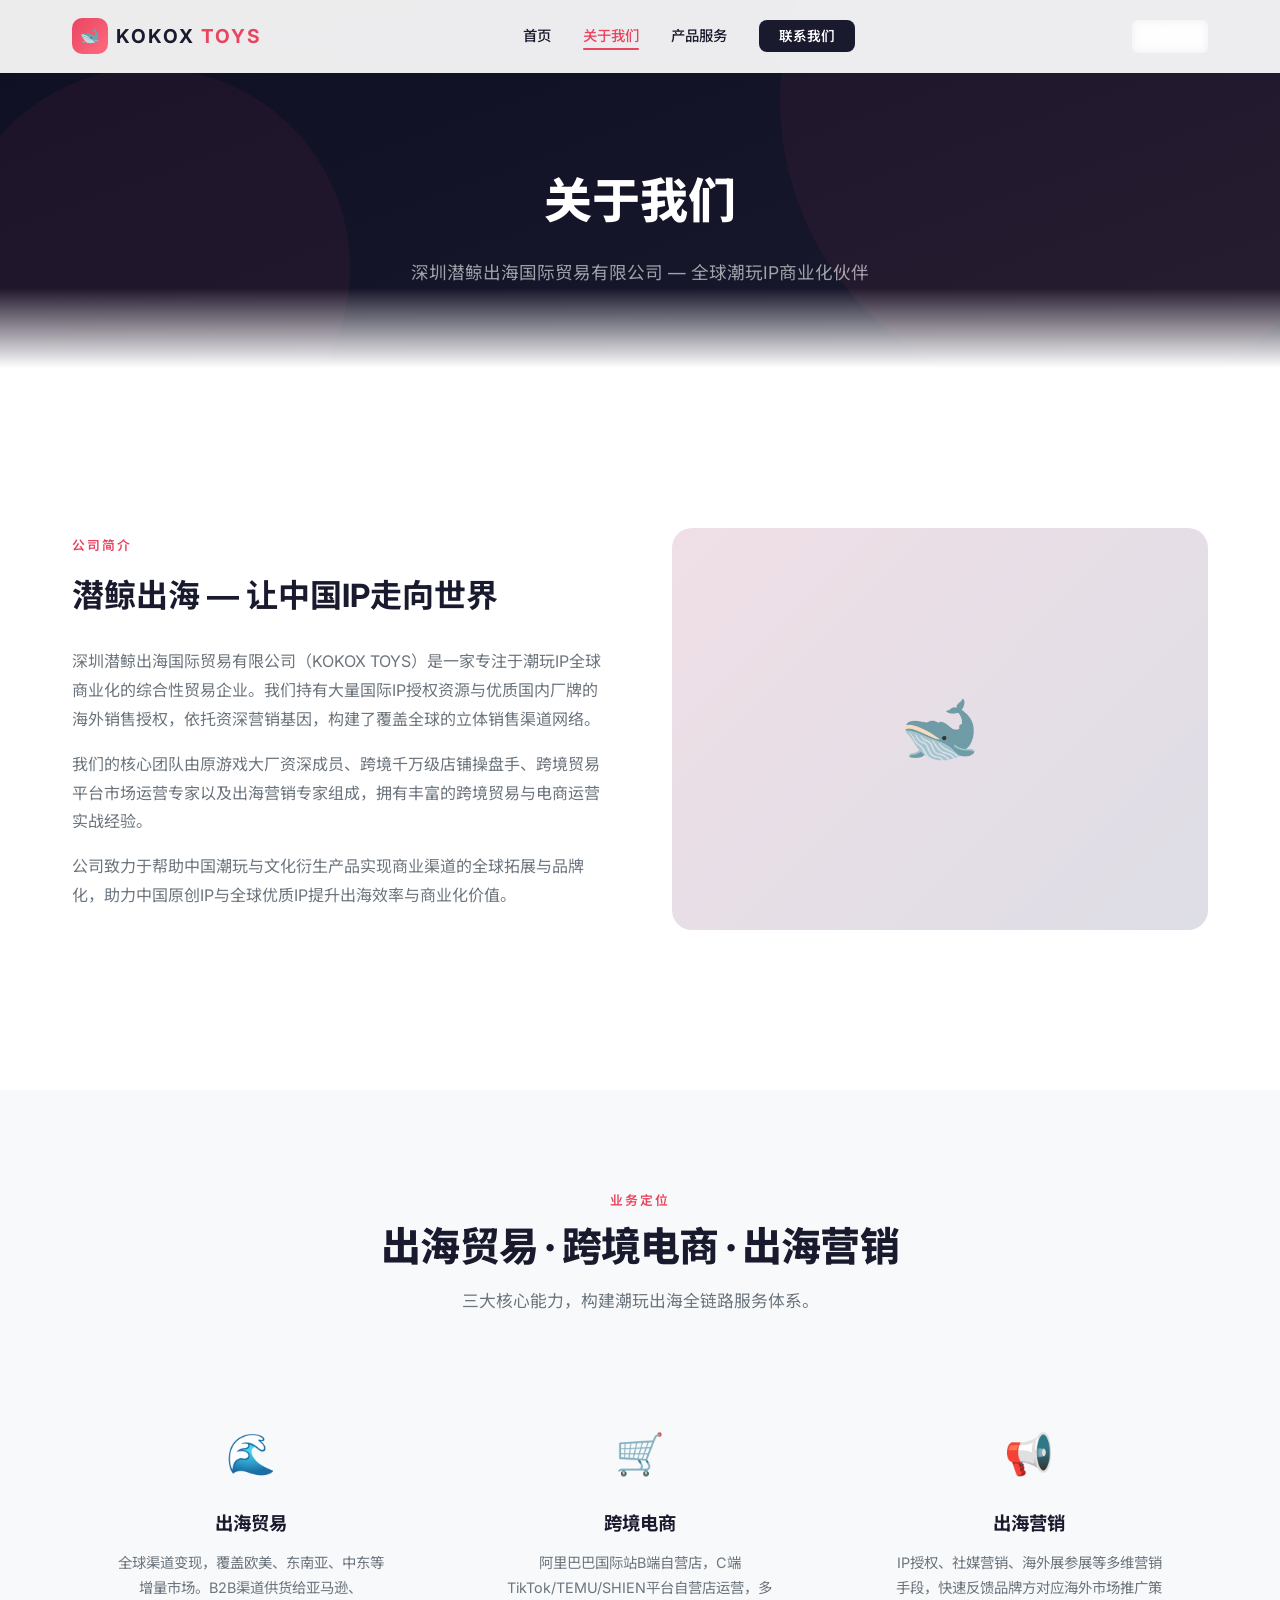
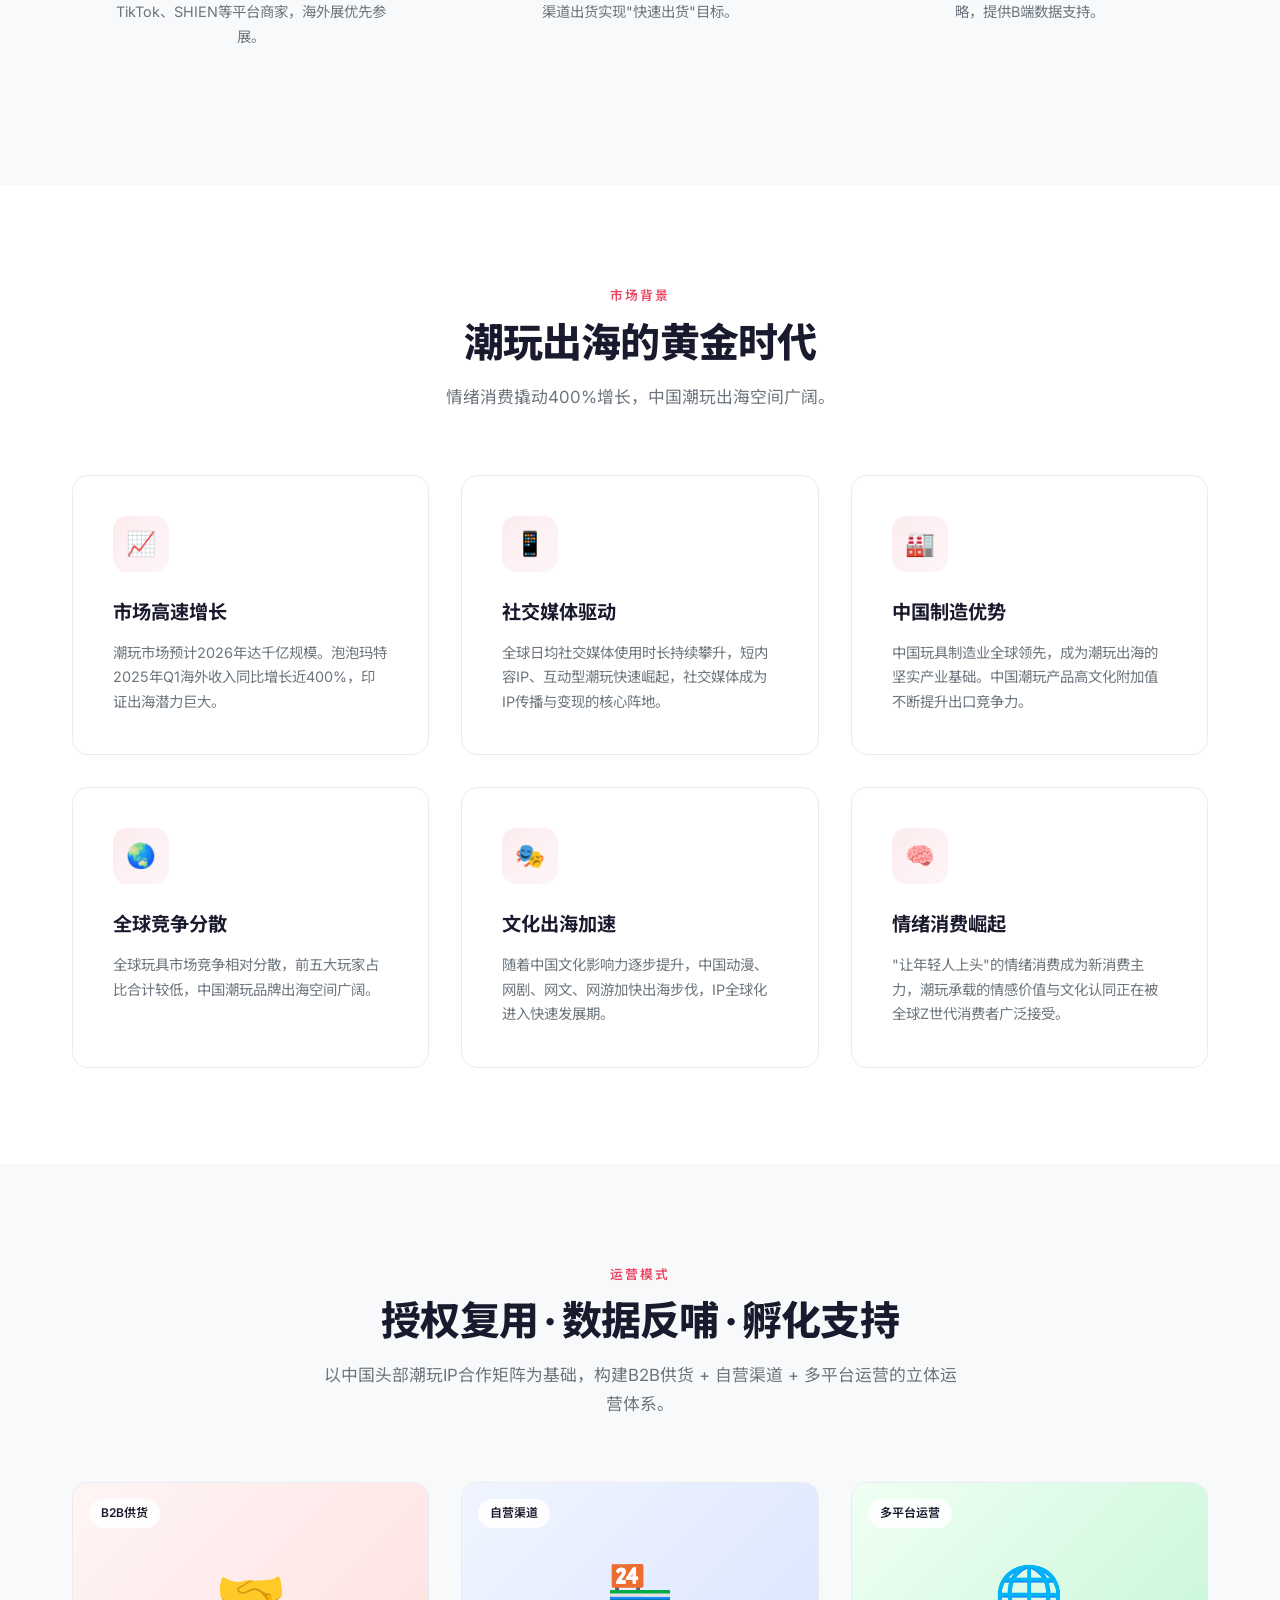
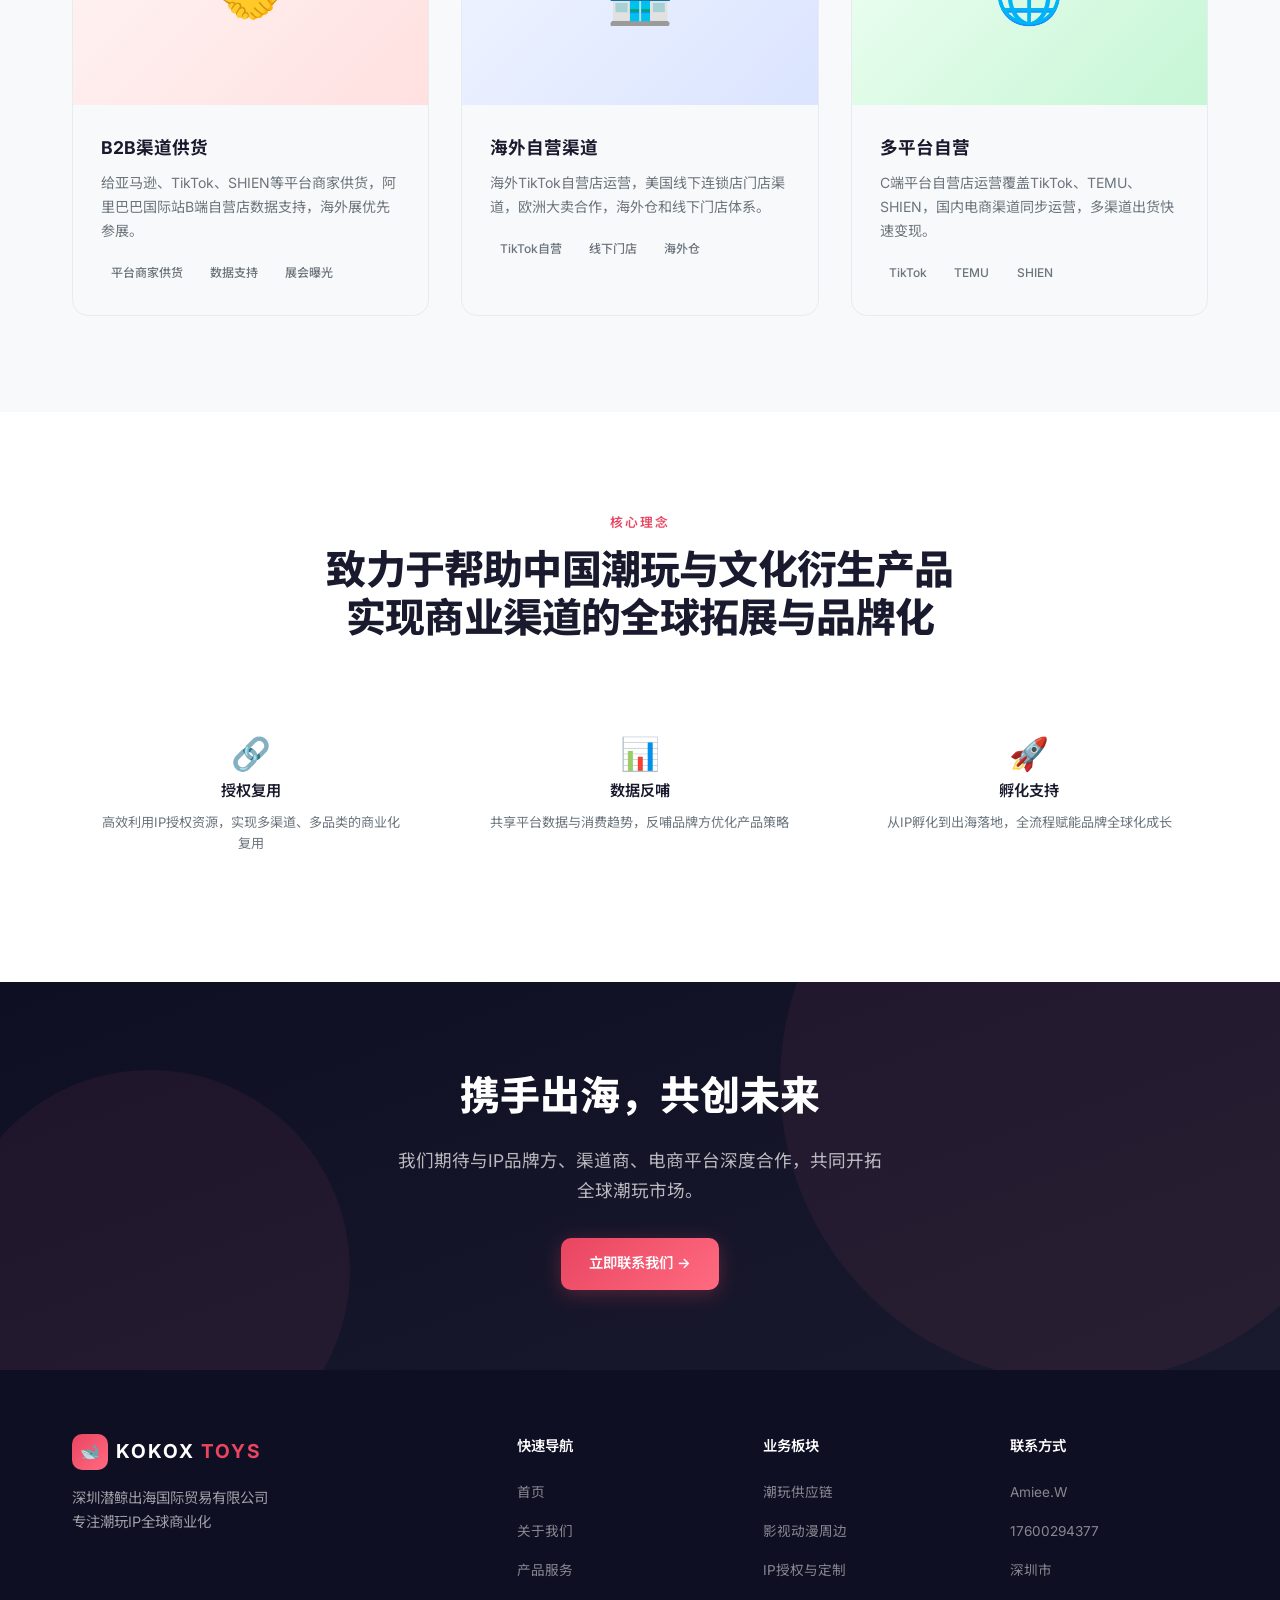
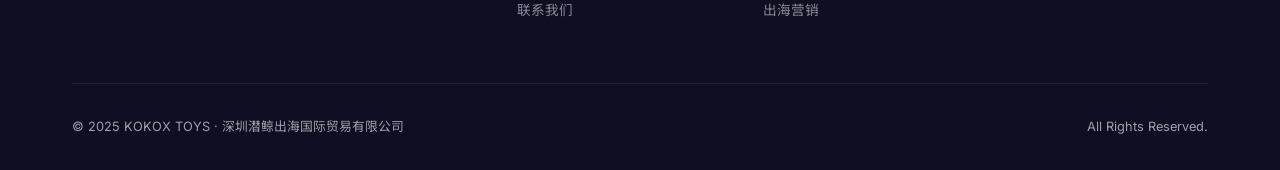
==== about.html @ ff7f5113 "feat: add i18n language switcher (zh/en/es) to all pages" ====
<!DOCTYPE html>
<html lang="zh-CN">
<head>
  <meta charset="UTF-8">
  <meta name="viewport" content="width=device-width, initial-scale=1.0">
  <title>关于我们 - KOKOX TOYS | 深圳潜鲸出海国际贸易有限公司</title>
  <meta name="description" content="深圳潜鲸出海国际贸易有限公司，全球潮玩IP商业化伙伴，专注整合中国头部IP资源与全渠道出海能力。">
  <link rel="stylesheet" href="styles.css">
  <link rel="icon" href="data:image/svg+xml,<svg xmlns='http://www.w3.org/2000/svg' viewBox='0 0 100 100'><text y='.9em' font-size='90'>🐋</text></svg>">
</head>
<body>
  <!-- Navigation -->
  <nav class="navbar" id="navbar">
    <div class="nav-container">
      <a href="index.html" class="nav-logo">
        <div class="nav-logo-icon">🐋</div>
        <div class="nav-logo-text">KOKOX <span>TOYS</span></div>
      </a>
      <ul class="nav-links" id="navLinks">
        <li><a href="index.html" data-i18n="nav_home">首页</a></li>
        <li><a href="about.html" class="active" data-i18n="nav_about">关于我们</a></li>
        <li><a href="products.html" data-i18n="nav_products">产品服务</a></li>
        <li><a href="contact.html" class="nav-cta" data-i18n="nav_contact">联系我们</a></li>
      </ul>
      <div class="lang-switcher">
        <button class="lang-toggle" onclick="toggleLangDropdown()">
          <span class="lang-current">中文</span>
          <svg viewBox="0 0 24 24" fill="none" stroke="currentColor" stroke-width="2"><polyline points="6 9 12 15 18 9"/></svg>
        </button>
        <div class="lang-dropdown">
          <button class="lang-btn" data-lang="zh">中文</button>
          <button class="lang-btn" data-lang="en">English</button>
          <button class="lang-btn" data-lang="es">Español</button>
        </div>
      </div>
      <button class="nav-toggle" id="navToggle" aria-label="菜单">
        <span></span>
        <span></span>
        <span></span>
      </button>
    </div>
  </nav>

  <!-- Page Banner -->
  <section class="page-banner">
    <div class="hero-bg-shapes">
      <div class="hero-shape"></div>
      <div class="hero-shape"></div>
    </div>
    <div class="container">
      <h1 data-i18n="about_banner_title">关于我们</h1>
      <p data-i18n="about_banner_desc">深圳潜鲸出海国际贸易有限公司 — 全球潮玩IP商业化伙伴</p>
    </div>
  </section>

  <!-- Company Intro -->
  <section class="section">
    <div class="container">
      <div class="about-intro">
        <div class="about-text">
          <div class="section-label" data-i18n="about_intro_label">公司简介</div>
          <h2 data-i18n="about_intro_title">潜鲸出海 — 让中国IP走向世界</h2>
          <p data-i18n="about_intro_p1">深圳潜鲸出海国际贸易有限公司（KOKOX TOYS）是一家专注于潮玩IP全球商业化的综合性贸易企业。我们持有大量国际IP授权资源与优质国内厂牌的海外销售授权，依托资深营销基因，构建了覆盖全球的立体销售渠道网络。</p>
          <p data-i18n="about_intro_p2">我们的核心团队由原游戏大厂资深成员、跨境千万级店铺操盘手、跨境贸易平台市场运营专家以及出海营销专家组成，拥有丰富的跨境贸易与电商运营实战经验。</p>
          <p data-i18n="about_intro_p3">公司致力于帮助中国潮玩与文化衍生产品实现商业渠道的全球拓展与品牌化，助力中国原创IP与全球优质IP提升出海效率与商业化价值。</p>
        </div>
        <div class="about-image">🐋</div>
      </div>
    </div>
  </section>

  <!-- Business Positioning -->
  <section class="section features">
    <div class="container">
      <div class="section-header">
        <div class="section-label" data-i18n="about_pos_label">业务定位</div>
        <h2 data-i18n="about_pos_title">出海贸易 · 跨境电商 · 出海营销</h2>
        <p data-i18n="about_pos_desc">三大核心能力，构建潮玩出海全链路服务体系。</p>
      </div>
      <div class="values-grid">
        <div class="value-card">
          <div class="value-icon">🌊</div>
          <h3 data-i18n="about_pos1_title">出海贸易</h3>
          <p data-i18n="about_pos1_desc">全球渠道变现，覆盖欧美、东南亚、中东等增量市场。B2B渠道供货给亚马逊、TikTok、SHIEN等平台商家，海外展优先参展。</p>
        </div>
        <div class="value-card">
          <div class="value-icon">🛒</div>
          <h3 data-i18n="about_pos2_title">跨境电商</h3>
          <p data-i18n="about_pos2_desc">阿里巴巴国际站B端自营店，C端TikTok/TEMU/SHIEN平台自营店运营，多渠道出货实现"快速出货"目标。</p>
        </div>
        <div class="value-card">
          <div class="value-icon">📢</div>
          <h3 data-i18n="about_pos3_title">出海营销</h3>
          <p data-i18n="about_pos3_desc">IP授权、社媒营销、海外展参展等多维营销手段，快速反馈品牌方对应海外市场推广策略，提供B端数据支持。</p>
        </div>
      </div>
    </div>
  </section>

  <!-- Market Background -->
  <section class="section">
    <div class="container">
      <div class="section-header">
        <div class="section-label" data-i18n="about_market_label">市场背景</div>
        <h2 data-i18n="about_market_title">潮玩出海的黄金时代</h2>
        <p data-i18n="about_market_desc">情绪消费撬动400%增长，中国潮玩出海空间广阔。</p>
      </div>
      <div class="services-grid">
        <div class="service-card">
          <div class="service-icon">📈</div>
          <h3 data-i18n="market1_title">市场高速增长</h3>
          <p data-i18n="market1_desc">潮玩市场预计2026年达千亿规模。泡泡玛特2025年Q1海外收入同比增长近400%，印证出海潜力巨大。</p>
        </div>
        <div class="service-card">
          <div class="service-icon">📱</div>
          <h3 data-i18n="market2_title">社交媒体驱动</h3>
          <p data-i18n="market2_desc">全球日均社交媒体使用时长持续攀升，短内容IP、互动型潮玩快速崛起，社交媒体成为IP传播与变现的核心阵地。</p>
        </div>
        <div class="service-card">
          <div class="service-icon">🏭</div>
          <h3 data-i18n="market3_title">中国制造优势</h3>
          <p data-i18n="market3_desc">中国玩具制造业全球领先，成为潮玩出海的坚实产业基础。中国潮玩产品高文化附加值不断提升出口竞争力。</p>
        </div>
        <div class="service-card">
          <div class="service-icon">🌏</div>
          <h3 data-i18n="market4_title">全球竞争分散</h3>
          <p data-i18n="market4_desc">全球玩具市场竞争相对分散，前五大玩家占比合计较低，中国潮玩品牌出海空间广阔。</p>
        </div>
        <div class="service-card">
          <div class="service-icon">🎭</div>
          <h3 data-i18n="market5_title">文化出海加速</h3>
          <p data-i18n="market5_desc">随着中国文化影响力逐步提升，中国动漫、网剧、网文、网游加快出海步伐，IP全球化进入快速发展期。</p>
        </div>
        <div class="service-card">
          <div class="service-icon">🧠</div>
          <h3 data-i18n="market6_title">情绪消费崛起</h3>
          <p data-i18n="market6_desc">"让年轻人上头"的情绪消费成为新消费主力，潮玩承载的情感价值与文化认同正在被全球Z世代消费者广泛接受。</p>
        </div>
      </div>
    </div>
  </section>

  <!-- Operation Model -->
  <section class="section features">
    <div class="container">
      <div class="section-header">
        <div class="section-label" data-i18n="about_ops_label">运营模式</div>
        <h2 data-i18n="about_ops_title">授权复用 · 数据反哺 · 孵化支持</h2>
        <p data-i18n="about_ops_desc">以中国头部潮玩IP合作矩阵为基础，构建B2B供货 + 自营渠道 + 多平台运营的立体运营体系。</p>
      </div>
      <div class="products-grid" style="grid-template-columns: repeat(3, 1fr);">
        <div class="product-card">
          <div class="product-image p1">
            🤝
            <span class="product-tag" data-i18n="ops1_tag">B2B供货</span>
          </div>
          <div class="product-info">
            <h3 data-i18n="ops1_title">B2B渠道供货</h3>
            <p data-i18n="ops1_desc">给亚马逊、TikTok、SHIEN等平台商家供货，阿里巴巴国际站B端自营店数据支持，海外展优先参展。</p>
            <div class="product-features">
              <span class="product-feature-tag">平台商家供货</span>
              <span class="product-feature-tag">数据支持</span>
              <span class="product-feature-tag">展会曝光</span>
            </div>
          </div>
        </div>
        <div class="product-card">
          <div class="product-image p2">
            🏪
            <span class="product-tag" data-i18n="ops2_tag">自营渠道</span>
          </div>
          <div class="product-info">
            <h3 data-i18n="ops2_title">海外自营渠道</h3>
            <p data-i18n="ops2_desc">海外TikTok自营店运营，美国线下连锁店门店渠道，欧洲大卖合作，海外仓和线下门店体系。</p>
            <div class="product-features">
              <span class="product-feature-tag">TikTok自营</span>
              <span class="product-feature-tag">线下门店</span>
              <span class="product-feature-tag">海外仓</span>
            </div>
          </div>
        </div>
        <div class="product-card">
          <div class="product-image p3">
            🌐
            <span class="product-tag" data-i18n="ops3_tag">多平台运营</span>
          </div>
          <div class="product-info">
            <h3 data-i18n="ops3_title">多平台自营</h3>
            <p data-i18n="ops3_desc">C端平台自营店运营覆盖TikTok、TEMU、SHIEN，国内电商渠道同步运营，多渠道出货快速变现。</p>
            <div class="product-features">
              <span class="product-feature-tag">TikTok</span>
              <span class="product-feature-tag">TEMU</span>
              <span class="product-feature-tag">SHIEN</span>
            </div>
          </div>
        </div>
      </div>
    </div>
  </section>

  <!-- Core Values -->
  <section class="section">
    <div class="container">
      <div class="section-header">
        <div class="section-label" data-i18n="about_values_label">核心理念</div>
        <h2 data-i18n-html="about_values_title">致力于帮助中国潮玩与文化衍生产品<br>实现商业渠道的全球拓展与品牌化</h2>
      </div>
      <div class="features-grid" style="grid-template-columns: repeat(3, 1fr);">
        <div class="feature-item">
          <div class="feature-number" style="font-size:2rem;">🔗</div>
          <h4 data-i18n="val1_title">授权复用</h4>
          <p data-i18n="val1_desc">高效利用IP授权资源，实现多渠道、多品类的商业化复用</p>
        </div>
        <div class="feature-item">
          <div class="feature-number" style="font-size:2rem;">📊</div>
          <h4 data-i18n="val2_title">数据反哺</h4>
          <p data-i18n="val2_desc">共享平台数据与消费趋势，反哺品牌方优化产品策略</p>
        </div>
        <div class="feature-item">
          <div class="feature-number" style="font-size:2rem;">🚀</div>
          <h4 data-i18n="val3_title">孵化支持</h4>
          <p data-i18n="val3_desc">从IP孵化到出海落地，全流程赋能品牌全球化成长</p>
        </div>
      </div>
    </div>
  </section>

  <!-- CTA -->
  <section class="cta-section">
    <div class="hero-bg-shapes">
      <div class="hero-shape"></div>
      <div class="hero-shape"></div>
    </div>
    <div class="container">
      <div class="cta-content">
        <h2 data-i18n="cta_about_title">携手出海，共创未来</h2>
        <p data-i18n="cta_about_desc">我们期待与IP品牌方、渠道商、电商平台深度合作，共同开拓全球潮玩市场。</p>
        <a href="contact.html" class="btn btn-primary" data-i18n="cta_index_btn">联系我们 →</a>
      </div>
    </div>
  </section>

  <!-- Footer -->
  <footer class="footer">
    <div class="container">
      <div class="footer-grid">
        <div class="footer-brand">
          <a href="index.html" class="nav-logo">
            <div class="nav-logo-icon">🐋</div>
            <div class="nav-logo-text">KOKOX <span>TOYS</span></div>
          </a>
          <p data-i18n-html="footer_brand_desc">深圳潜鲸出海国际贸易有限公司<br>专注潮玩IP全球商业化</p>
        </div>
        <div class="footer-col">
          <h4 data-i18n="footer_nav">快速导航</h4>
          <ul>
            <li><a href="index.html" data-i18n="nav_home">首页</a></li>
            <li><a href="about.html" data-i18n="nav_about">关于我们</a></li>
            <li><a href="products.html" data-i18n="nav_products">产品服务</a></li>
            <li><a href="contact.html" data-i18n="nav_contact">联系我们</a></li>
          </ul>
        </div>
        <div class="footer-col">
          <h4 data-i18n="footer_biz">业务板块</h4>
          <ul>
            <li><a href="products.html" data-i18n="footer_biz1">潮玩供应链</a></li>
            <li><a href="products.html" data-i18n="footer_biz2">影视动漫周边</a></li>
            <li><a href="products.html" data-i18n="footer_biz3">IP授权与定制</a></li>
            <li><a href="products.html" data-i18n="footer_biz4">出海营销</a></li>
          </ul>
        </div>
        <div class="footer-col">
          <h4 data-i18n="footer_contact">联系方式</h4>
          <ul>
            <li><a href="contact.html">Amiee.W</a></li>
            <li><a href="contact.html">17600294377</a></li>
            <li><a href="contact.html" data-i18n="footer_city">深圳市</a></li>
          </ul>
        </div>
      </div>
      <div class="footer-bottom">
        <p>© 2025 KOKOX TOYS · 深圳潜鲸出海国际贸易有限公司</p>
        <p>All Rights Reserved.</p>
      </div>
    </div>
  </footer>

  <script>
    const navbar = document.getElementById('navbar');
    window.addEventListener('scroll', () => {
      navbar.classList.toggle('scrolled', window.scrollY > 50);
    });

    const navToggle = document.getElementById('navToggle');
    const navLinks = document.getElementById('navLinks');
    navToggle.addEventListener('click', () => {
      navLinks.classList.toggle('active');
    });
  </script>
  <script src="i18n.js"></script>
</body>
</html>
---- styles.css ----
/* ===== KOKOX TOYS - Global Styles ===== */
@import url('https://fonts.googleapis.com/css2?family=Inter:wght@300;400;500;600;700;800&family=Noto+Sans+SC:wght@300;400;500;600;700&display=swap');

/* ===== Language Switcher ===== */
.lang-switcher {
  position: relative;
  margin-left: 1rem;
  flex-shrink: 0;
}
.lang-toggle {
  display: flex;
  align-items: center;
  gap: 0.4rem;
  padding: 0.4rem 0.8rem;
  border: 1px solid rgba(255,255,255,0.2);
  border-radius: 6px;
  background: rgba(255,255,255,0.08);
  color: #fff;
  font-size: 0.85rem;
  font-weight: 500;
  cursor: pointer;
  transition: all 0.2s;
  backdrop-filter: blur(4px);
}
.lang-toggle:hover {
  background: rgba(255,255,255,0.15);
  border-color: rgba(255,255,255,0.3);
}
.lang-toggle svg {
  width: 14px;
  height: 14px;
  transition: transform 0.2s;
}
.lang-dropdown {
  position: absolute;
  top: calc(100% + 6px);
  right: 0;
  background: var(--primary);
  border: 1px solid rgba(255,255,255,0.15);
  border-radius: 8px;
  overflow: hidden;
  opacity: 0;
  visibility: hidden;
  transform: translateY(-8px);
  transition: all 0.2s;
  min-width: 100%;
  z-index: 1000;
}
.lang-dropdown.open {
  opacity: 1;
  visibility: visible;
  transform: translateY(0);
}
.lang-btn {
  display: block;
  width: 100%;
  padding: 0.5rem 1rem;
  color: rgba(255,255,255,0.7);
  font-size: 0.85rem;
  font-weight: 500;
  text-align: left;
  border: none;
  background: none;
  cursor: pointer;
  transition: all 0.15s;
  white-space: nowrap;
}
.lang-btn:hover {
  background: rgba(255,255,255,0.1);
  color: #fff;
}
.lang-btn.active {
  color: var(--accent);
  font-weight: 600;
}
/* Mobile nav language switcher */
@media (max-width: 768px) {
  .lang-switcher {
    margin-left: auto;
    margin-right: 1rem;
  }
}

:root {
  --primary: #1a1a2e;
  --accent: #e94560;
  --accent-light: #ff6b81;
  --dark: #0f0f23;
  --light: #f8f9fa;
  --gray: #6c757d;
  --gray-light: #adb5bd;
  --border: #e9ecef;
  --white: #ffffff;
  --shadow: 0 4px 24px rgba(0,0,0,0.08);
  --shadow-lg: 0 8px 40px rgba(0,0,0,0.12);
  --transition: all 0.3s cubic-bezier(0.4, 0, 0.2, 1);
  --max-width: 1200px;
}

* {
  margin: 0;
  padding: 0;
  box-sizing: border-box;
}

html {
  scroll-behavior: smooth;
  font-size: 16px;
}

body {
  font-family: 'Inter', 'Noto Sans SC', -apple-system, BlinkMacSystemFont, sans-serif;
  color: var(--primary);
  background: var(--white);
  line-height: 1.7;
  -webkit-font-smoothing: antialiased;
}

/* ===== Navigation ===== */
.navbar {
  position: fixed;
  top: 0;
  left: 0;
  right: 0;
  z-index: 1000;
  background: rgba(255,255,255,0.92);
  backdrop-filter: blur(20px);
  -webkit-backdrop-filter: blur(20px);
  border-bottom: 1px solid transparent;
  transition: var(--transition);
}

.navbar.scrolled {
  border-bottom-color: var(--border);
  box-shadow: 0 1px 12px rgba(0,0,0,0.04);
}

.nav-container {
  max-width: var(--max-width);
  margin: 0 auto;
  padding: 0 2rem;
  display: flex;
  align-items: center;
  justify-content: space-between;
  height: 72px;
}

.nav-logo {
  display: flex;
  align-items: center;
  gap: 0.5rem;
  text-decoration: none;
  color: var(--primary);
}

.nav-logo-icon {
  width: 36px;
  height: 36px;
  background: linear-gradient(135deg, var(--accent), var(--accent-light));
  border-radius: 10px;
  display: flex;
  align-items: center;
  justify-content: center;
  color: white;
  font-weight: 800;
  font-size: 1rem;
}

.nav-logo-text {
  font-size: 1.2rem;
  font-weight: 700;
  letter-spacing: 2px;
}

.nav-logo-text span {
  color: var(--accent);
}

.nav-links {
  display: flex;
  align-items: center;
  gap: 2rem;
  list-style: none;
}

.nav-links a {
  text-decoration: none;
  color: var(--primary);
  font-size: 0.9rem;
  font-weight: 500;
  position: relative;
  transition: var(--transition);
  padding: 0.25rem 0;
}

.nav-links a::after {
  content: '';
  position: absolute;
  bottom: -2px;
  left: 0;
  width: 0;
  height: 2px;
  background: var(--accent);
  transition: var(--transition);
  border-radius: 1px;
}

.nav-links a:hover::after,
.nav-links a.active::after {
  width: 100%;
}

.nav-links a:hover {
  color: var(--accent);
}

.nav-links a.active {
  color: var(--accent);
}

.nav-cta {
  background: var(--primary);
  color: var(--white) !important;
  padding: 0.5rem 1.25rem !important;
  border-radius: 8px;
  font-size: 0.85rem !important;
  font-weight: 600 !important;
  transition: var(--transition);
}

.nav-cta:hover {
  background: var(--accent) !important;
  color: var(--white) !important;
}

.nav-cta::after {
  display: none !important;
}

/* Mobile Menu */
.nav-toggle {
  display: none;
  flex-direction: column;
  gap: 5px;
  cursor: pointer;
  padding: 4px;
  background: none;
  border: none;
}

.nav-toggle span {
  width: 24px;
  height: 2px;
  background: var(--primary);
  border-radius: 2px;
  transition: var(--transition);
}

/* ===== Hero Section ===== */
.hero {
  min-height: 100vh;
  display: flex;
  align-items: center;
  position: relative;
  overflow: hidden;
  background: linear-gradient(160deg, var(--dark) 0%, var(--primary) 50%, #16213e 100%);
  padding-top: 72px;
}

.hero-bg-shapes {
  position: absolute;
  inset: 0;
  overflow: hidden;
  pointer-events: none;
}

.hero-shape {
  position: absolute;
  border-radius: 50%;
  opacity: 0.06;
  background: var(--accent);
}

.hero-shape:nth-child(1) {
  width: 600px;
  height: 600px;
  top: -200px;
  right: -100px;
  animation: float 20s ease-in-out infinite;
}

.hero-shape:nth-child(2) {
  width: 400px;
  height: 400px;
  bottom: -100px;
  left: -50px;
  animation: float 15s ease-in-out infinite reverse;
}

.hero-shape:nth-child(3) {
  width: 200px;
  height: 200px;
  top: 40%;
  left: 30%;
  background: var(--accent-light);
  animation: float 12s ease-in-out infinite;
}

@keyframes float {
  0%, 100% { transform: translate(0, 0) scale(1); }
  33% { transform: translate(30px, -30px) scale(1.05); }
  66% { transform: translate(-20px, 20px) scale(0.95); }
}

.hero-container {
  max-width: var(--max-width);
  margin: 0 auto;
  padding: 0 2rem;
  display: grid;
  grid-template-columns: 1fr 1fr;
  gap: 4rem;
  align-items: center;
  position: relative;
  z-index: 1;
}

.hero-content h1 {
  font-size: 3.5rem;
  font-weight: 800;
  color: var(--white);
  line-height: 1.15;
  margin-bottom: 1.5rem;
  letter-spacing: -0.02em;
}

.hero-content h1 .highlight {
  background: linear-gradient(135deg, var(--accent), var(--accent-light));
  -webkit-background-clip: text;
  -webkit-text-fill-color: transparent;
  background-clip: text;
}

.hero-content p {
  font-size: 1.15rem;
  color: rgba(255,255,255,0.7);
  margin-bottom: 2.5rem;
  max-width: 480px;
  line-height: 1.8;
}

.hero-buttons {
  display: flex;
  gap: 1rem;
  flex-wrap: wrap;
}

.hero-stats {
  display: flex;
  gap: 3rem;
  margin-top: 3rem;
  padding-top: 3rem;
  border-top: 1px solid rgba(255,255,255,0.1);
}

.hero-stat h3 {
  font-size: 2rem;
  font-weight: 800;
  color: var(--white);
}

.hero-stat h3 span {
  color: var(--accent);
}

.hero-stat p {
  font-size: 0.85rem;
  color: rgba(255,255,255,0.5);
  margin-bottom: 0;
}

.hero-visual {
  display: flex;
  justify-content: center;
  align-items: center;
}

.hero-card-stack {
  position: relative;
  width: 100%;
  max-width: 460px;
  aspect-ratio: 1;
}

.hero-card {
  position: absolute;
  background: rgba(255,255,255,0.05);
  backdrop-filter: blur(10px);
  border: 1px solid rgba(255,255,255,0.1);
  border-radius: 20px;
  padding: 2rem;
  color: white;
  transition: var(--transition);
}

.hero-card:nth-child(1) {
  width: 280px;
  top: 10%;
  right: 0;
  animation: cardFloat 8s ease-in-out infinite;
}

.hero-card:nth-child(2) {
  width: 240px;
  bottom: 15%;
  left: 0;
  animation: cardFloat 8s ease-in-out infinite 2s;
}

.hero-card:nth-child(3) {
  width: 200px;
  top: 45%;
  left: 15%;
  background: linear-gradient(135deg, rgba(233,69,96,0.2), rgba(233,69,96,0.05));
  border-color: rgba(233,69,96,0.3);
  animation: cardFloat 8s ease-in-out infinite 4s;
}

@keyframes cardFloat {
  0%, 100% { transform: translateY(0); }
  50% { transform: translateY(-15px); }
}

.hero-card-icon {
  font-size: 2rem;
  margin-bottom: 1rem;
}

.hero-card h4 {
  font-size: 1rem;
  font-weight: 600;
  margin-bottom: 0.5rem;
}

.hero-card p {
  font-size: 0.8rem;
  color: rgba(255,255,255,0.6);
  line-height: 1.5;
  margin-bottom: 0;
}

/* ===== Buttons ===== */
.btn {
  display: inline-flex;
  align-items: center;
  gap: 0.5rem;
  padding: 0.85rem 1.75rem;
  border-radius: 10px;
  font-size: 0.9rem;
  font-weight: 600;
  text-decoration: none;
  transition: var(--transition);
  cursor: pointer;
  border: none;
  font-family: inherit;
}

.btn-primary {
  background: linear-gradient(135deg, var(--accent), var(--accent-light));
  color: var(--white);
  box-shadow: 0 4px 20px rgba(233,69,96,0.3);
}

.btn-primary:hover {
  transform: translateY(-2px);
  box-shadow: 0 6px 28px rgba(233,69,96,0.4);
}

.btn-outline {
  background: transparent;
  color: var(--white);
  border: 1.5px solid rgba(255,255,255,0.3);
}

.btn-outline:hover {
  background: rgba(255,255,255,0.1);
  border-color: rgba(255,255,255,0.5);
  transform: translateY(-2px);
}

.btn-dark {
  background: var(--primary);
  color: var(--white);
}

.btn-dark:hover {
  background: var(--accent);
  transform: translateY(-2px);
}

/* ===== Section Styles ===== */
.section {
  padding: 6rem 0;
}

.section-header {
  text-align: center;
  max-width: 640px;
  margin: 0 auto 4rem;
}

.section-label {
  display: inline-block;
  font-size: 0.8rem;
  font-weight: 600;
  letter-spacing: 2px;
  text-transform: uppercase;
  color: var(--accent);
  margin-bottom: 0.75rem;
}

.section-header h2 {
  font-size: 2.5rem;
  font-weight: 800;
  line-height: 1.2;
  margin-bottom: 1rem;
  letter-spacing: -0.02em;
}

.section-header p {
  font-size: 1.05rem;
  color: var(--gray);
  line-height: 1.7;
}

.container {
  max-width: var(--max-width);
  margin: 0 auto;
  padding: 0 2rem;
}

/* ===== Services ===== */
.services-grid {
  display: grid;
  grid-template-columns: repeat(3, 1fr);
  gap: 2rem;
}

.service-card {
  background: var(--white);
  border: 1px solid var(--border);
  border-radius: 16px;
  padding: 2.5rem;
  transition: var(--transition);
  position: relative;
  overflow: hidden;
}

.service-card::before {
  content: '';
  position: absolute;
  top: 0;
  left: 0;
  right: 0;
  height: 3px;
  background: linear-gradient(90deg, var(--accent), var(--accent-light));
  transform: scaleX(0);
  transform-origin: left;
  transition: var(--transition);
}

.service-card:hover {
  border-color: transparent;
  box-shadow: var(--shadow-lg);
  transform: translateY(-4px);
}

.service-card:hover::before {
  transform: scaleX(1);
}

.service-icon {
  width: 56px;
  height: 56px;
  background: linear-gradient(135deg, rgba(233,69,96,0.1), rgba(233,69,96,0.05));
  border-radius: 14px;
  display: flex;
  align-items: center;
  justify-content: center;
  font-size: 1.5rem;
  margin-bottom: 1.5rem;
}

.service-card h3 {
  font-size: 1.2rem;
  font-weight: 700;
  margin-bottom: 0.75rem;
}

.service-card p {
  font-size: 0.9rem;
  color: var(--gray);
  line-height: 1.7;
}

/* ===== Features ===== */
.features {
  background: var(--light);
}

.features-grid {
  display: grid;
  grid-template-columns: repeat(4, 1fr);
  gap: 2rem;
}

.feature-item {
  text-align: center;
  padding: 2rem 1.5rem;
}

.feature-number {
  font-size: 2.5rem;
  font-weight: 800;
  color: var(--accent);
  margin-bottom: 0.5rem;
  line-height: 1;
}

.feature-item h4 {
  font-size: 0.95rem;
  font-weight: 600;
  margin-bottom: 0.5rem;
}

.feature-item p {
  font-size: 0.82rem;
  color: var(--gray);
  line-height: 1.6;
}

/* ===== CTA Section ===== */
.cta-section {
  background: linear-gradient(160deg, var(--dark) 0%, var(--primary) 100%);
  padding: 5rem 0;
  text-align: center;
  position: relative;
  overflow: hidden;
}

.cta-section .hero-shape {
  background: var(--accent-light);
}

.cta-content {
  position: relative;
  z-index: 1;
}

.cta-content h2 {
  font-size: 2.5rem;
  font-weight: 800;
  color: var(--white);
  margin-bottom: 1rem;
}

.cta-content p {
  font-size: 1.1rem;
  color: rgba(255,255,255,0.7);
  margin-bottom: 2rem;
  max-width: 500px;
  margin-left: auto;
  margin-right: auto;
}

/* ===== Partners ===== */
.partners-grid {
  display: flex;
  justify-content: center;
  align-items: center;
  gap: 4rem;
  flex-wrap: wrap;
  opacity: 0.4;
}

.partner-logo {
  font-size: 1.5rem;
  font-weight: 700;
  color: var(--gray);
  letter-spacing: 2px;
  transition: var(--transition);
}

.partner-logo:hover {
  opacity: 0.7;
}

/* ===== Footer ===== */
.footer {
  background: var(--dark);
  padding: 4rem 0 2rem;
  color: rgba(255,255,255,0.6);
}

.footer-grid {
  display: grid;
  grid-template-columns: 2fr 1fr 1fr 1fr;
  gap: 3rem;
  margin-bottom: 3rem;
}

.footer-brand .nav-logo {
  margin-bottom: 1rem;
}

.footer-brand .nav-logo-text {
  color: var(--white);
}

.footer-brand p {
  font-size: 0.9rem;
  line-height: 1.7;
  max-width: 300px;
}

.footer-col h4 {
  color: var(--white);
  font-size: 0.9rem;
  font-weight: 600;
  margin-bottom: 1.25rem;
}

.footer-col ul {
  list-style: none;
}

.footer-col ul li {
  margin-bottom: 0.75rem;
}

.footer-col ul a {
  color: rgba(255,255,255,0.5);
  text-decoration: none;
  font-size: 0.85rem;
  transition: var(--transition);
}

.footer-col ul a:hover {
  color: var(--accent);
}

.footer-bottom {
  border-top: 1px solid rgba(255,255,255,0.08);
  padding-top: 2rem;
  display: flex;
  justify-content: space-between;
  align-items: center;
  font-size: 0.8rem;
}

/* ===== Page Banner ===== */
.page-banner {
  padding: 10rem 0 5rem;
  background: linear-gradient(160deg, var(--dark) 0%, var(--primary) 100%);
  position: relative;
  overflow: hidden;
  text-align: center;
}

.page-banner::after {
  content: '';
  position: absolute;
  bottom: 0;
  left: 0;
  right: 0;
  height: 80px;
  background: linear-gradient(transparent, var(--white));
}

.page-banner h1 {
  font-size: 3rem;
  font-weight: 800;
  color: var(--white);
  margin-bottom: 1rem;
  position: relative;
  z-index: 1;
}

.page-banner p {
  font-size: 1.1rem;
  color: rgba(255,255,255,0.6);
  position: relative;
  z-index: 1;
}

/* ===== About Content ===== */
.about-intro {
  display: grid;
  grid-template-columns: 1fr 1fr;
  gap: 4rem;
  align-items: center;
  padding: 4rem 0;
}

.about-text h2 {
  font-size: 2rem;
  font-weight: 700;
  margin-bottom: 1.5rem;
}

.about-text p {
  color: var(--gray);
  margin-bottom: 1rem;
  line-height: 1.8;
}

.about-image {
  width: 100%;
  aspect-ratio: 4/3;
  background: linear-gradient(135deg, #f0f0f5, #e8e8f0);
  border-radius: 20px;
  display: flex;
  align-items: center;
  justify-content: center;
  font-size: 4rem;
  position: relative;
  overflow: hidden;
}

.about-image::before {
  content: '';
  position: absolute;
  inset: 0;
  background: linear-gradient(135deg, rgba(233,69,96,0.1), rgba(26,26,46,0.05));
}

/* ===== Timeline ===== */
.timeline {
  position: relative;
  padding-left: 3rem;
}

.timeline::before {
  content: '';
  position: absolute;
  left: 0;
  top: 0;
  bottom: 0;
  width: 2px;
  background: var(--border);
}

.timeline-item {
  position: relative;
  padding-bottom: 3rem;
  padding-left: 2rem;
}

.timeline-item::before {
  content: '';
  position: absolute;
  left: -3.45rem;
  top: 0.5rem;
  width: 12px;
  height: 12px;
  border-radius: 50%;
  background: var(--accent);
  border: 3px solid var(--white);
  box-shadow: 0 0 0 2px var(--accent);
}

.timeline-item h4 {
  font-size: 0.85rem;
  color: var(--accent);
  font-weight: 600;
  margin-bottom: 0.5rem;
}

.timeline-item h3 {
  font-size: 1.15rem;
  font-weight: 700;
  margin-bottom: 0.5rem;
}

.timeline-item p {
  font-size: 0.9rem;
  color: var(--gray);
  line-height: 1.7;
}

/* ===== Team ===== */
.team-grid {
  display: grid;
  grid-template-columns: repeat(4, 1fr);
  gap: 2rem;
}

.team-card {
  text-align: center;
  padding: 2rem;
  border-radius: 16px;
  transition: var(--transition);
}

.team-card:hover {
  background: var(--light);
}

.team-avatar {
  width: 100px;
  height: 100px;
  border-radius: 50%;
  background: linear-gradient(135deg, var(--primary), #16213e);
  margin: 0 auto 1.25rem;
  display: flex;
  align-items: center;
  justify-content: center;
  font-size: 2.5rem;
  color: rgba(255,255,255,0.8);
}

.team-card h4 {
  font-size: 1rem;
  font-weight: 700;
  margin-bottom: 0.25rem;
}

.team-card p {
  font-size: 0.85rem;
  color: var(--gray);
}

/* ===== Products ===== */
.products-grid {
  display: grid;
  grid-template-columns: repeat(3, 1fr);
  gap: 2rem;
}

.product-card {
  border: 1px solid var(--border);
  border-radius: 16px;
  overflow: hidden;
  transition: var(--transition);
}

.product-card:hover {
  box-shadow: var(--shadow-lg);
  transform: translateY(-4px);
}

.product-image {
  width: 100%;
  aspect-ratio: 16/10;
  display: flex;
  align-items: center;
  justify-content: center;
  font-size: 3.5rem;
  position: relative;
}

.product-image.p1 { background: linear-gradient(135deg, #fff5f5, #ffe0e0); }
.product-image.p2 { background: linear-gradient(135deg, #f0f5ff, #dbe4ff); }
.product-image.p3 { background: linear-gradient(135deg, #f0fff4, #c6f6d5); }
.product-image.p4 { background: linear-gradient(135deg, #fffff0, #fefcbf); }
.product-image.p5 { background: linear-gradient(135deg, #faf5ff, #e9d8fd); }
.product-image.p6 { background: linear-gradient(135deg, #fff5f7, #fed7e2); }

.product-tag {
  position: absolute;
  top: 1rem;
  left: 1rem;
  background: rgba(255,255,255,0.9);
  backdrop-filter: blur(8px);
  padding: 0.25rem 0.75rem;
  border-radius: 20px;
  font-size: 0.75rem;
  font-weight: 600;
  color: var(--primary);
}

.product-info {
  padding: 1.75rem;
}

.product-info h3 {
  font-size: 1.1rem;
  font-weight: 700;
  margin-bottom: 0.5rem;
}

.product-info p {
  font-size: 0.88rem;
  color: var(--gray);
  line-height: 1.7;
  margin-bottom: 1rem;
}

.product-features {
  display: flex;
  flex-wrap: wrap;
  gap: 0.5rem;
}

.product-feature-tag {
  font-size: 0.75rem;
  padding: 0.25rem 0.6rem;
  background: var(--light);
  border-radius: 6px;
  color: var(--gray);
  font-weight: 500;
}

/* ===== Process ===== */
.process-grid {
  display: grid;
  grid-template-columns: repeat(5, 1fr);
  gap: 1rem;
  position: relative;
}

.process-grid::before {
  content: '';
  position: absolute;
  top: 40px;
  left: 10%;
  right: 10%;
  height: 2px;
  background: var(--border);
}

.process-step {
  text-align: center;
  position: relative;
  padding: 0 1rem;
}

.process-num {
  width: 48px;
  height: 48px;
  background: linear-gradient(135deg, var(--accent), var(--accent-light));
  border-radius: 50%;
  display: flex;
  align-items: center;
  justify-content: center;
  color: white;
  font-weight: 700;
  font-size: 1rem;
  margin: 0 auto 1.25rem;
  position: relative;
  z-index: 1;
}

.process-step h4 {
  font-size: 0.9rem;
  font-weight: 600;
  margin-bottom: 0.5rem;
}

.process-step p {
  font-size: 0.8rem;
  color: var(--gray);
  line-height: 1.5;
}

/* ===== Contact ===== */
.contact-grid {
  display: grid;
  grid-template-columns: 1fr 1fr;
  gap: 4rem;
}

.contact-info {
  padding: 2rem 0;
}

.contact-info h3 {
  font-size: 1.5rem;
  font-weight: 700;
  margin-bottom: 1rem;
}

.contact-info > p {
  color: var(--gray);
  margin-bottom: 2rem;
  line-height: 1.7;
}

.contact-item {
  display: flex;
  align-items: flex-start;
  gap: 1rem;
  margin-bottom: 1.75rem;
}

.contact-icon {
  width: 48px;
  height: 48px;
  background: var(--light);
  border-radius: 12px;
  display: flex;
  align-items: center;
  justify-content: center;
  font-size: 1.2rem;
  flex-shrink: 0;
}

.contact-item h4 {
  font-size: 0.9rem;
  font-weight: 600;
  margin-bottom: 0.25rem;
}

.contact-item p {
  font-size: 0.88rem;
  color: var(--gray);
  line-height: 1.5;
}

.contact-form {
  background: var(--white);
  border: 1px solid var(--border);
  border-radius: 20px;
  padding: 2.5rem;
  box-shadow: var(--shadow);
}

.form-group {
  margin-bottom: 1.25rem;
}

.form-group label {
  display: block;
  font-size: 0.85rem;
  font-weight: 600;
  margin-bottom: 0.5rem;
  color: var(--primary);
}

.form-group input,
.form-group textarea,
.form-group select {
  width: 100%;
  padding: 0.8rem 1rem;
  border: 1.5px solid var(--border);
  border-radius: 10px;
  font-size: 0.9rem;
  font-family: inherit;
  transition: var(--transition);
  background: var(--white);
  color: var(--primary);
  outline: none;
}

.form-group input:focus,
.form-group textarea:focus,
.form-group select:focus {
  border-color: var(--accent);
  box-shadow: 0 0 0 3px rgba(233,69,96,0.1);
}

.form-group textarea {
  resize: vertical;
  min-height: 120px;
}

.form-row {
  display: grid;
  grid-template-columns: 1fr 1fr;
  gap: 1rem;
}

.form-submit {
  width: 100%;
  margin-top: 0.5rem;
}

/* ===== Map Placeholder ===== */
.map-section {
  margin-top: 4rem;
  background: var(--light);
  border-radius: 20px;
  overflow: hidden;
  height: 300px;
  display: flex;
  align-items: center;
  justify-content: center;
  color: var(--gray);
  font-size: 1rem;
}

/* ===== Values Grid ===== */
.values-grid {
  display: grid;
  grid-template-columns: repeat(3, 1fr);
  gap: 2rem;
}

.value-card {
  padding: 2.5rem;
  border-radius: 16px;
  text-align: center;
  transition: var(--transition);
}

.value-card:hover {
  background: var(--light);
}

.value-icon {
  font-size: 2.5rem;
  margin-bottom: 1.25rem;
}

.value-card h3 {
  font-size: 1.15rem;
  font-weight: 700;
  margin-bottom: 0.75rem;
}

.value-card p {
  font-size: 0.9rem;
  color: var(--gray);
  line-height: 1.7;
}

/* ===== Responsive ===== */
@media (max-width: 1024px) {
  .hero-container {
    grid-template-columns: 1fr;
    text-align: center;
  }
  
  .hero-content p {
    margin-left: auto;
    margin-right: auto;
  }
  
  .hero-buttons {
    justify-content: center;
  }
  
  .hero-stats {
    justify-content: center;
  }
  
  .hero-visual {
    display: none;
  }
  
  .hero-content h1 {
    font-size: 2.75rem;
  }
  
  .services-grid,
  .products-grid {
    grid-template-columns: repeat(2, 1fr);
  }
  
  .features-grid {
    grid-template-columns: repeat(2, 1fr);
  }
  
  .footer-grid {
    grid-template-columns: repeat(2, 1fr);
  }
  
  .about-intro {
    grid-template-columns: 1fr;
  }
  
  .team-grid {
    grid-template-columns: repeat(2, 1fr);
  }
  
  .process-grid {
    grid-template-columns: repeat(3, 1fr);
  }
  
  .process-grid::before {
    display: none;
  }
}

@media (max-width: 768px) {
  .nav-links {
    display: none;
    position: absolute;
    top: 72px;
    left: 0;
    right: 0;
    background: var(--white);
    flex-direction: column;
    padding: 1.5rem 2rem;
    gap: 1rem;
    border-bottom: 1px solid var(--border);
    box-shadow: var(--shadow);
  }
  
  .nav-links.active {
    display: flex;
  }
  
  .nav-toggle {
    display: flex;
  }
  
  .hero-content h1 {
    font-size: 2.25rem;
  }
  
  .hero-stats {
    gap: 1.5rem;
    flex-wrap: wrap;
  }
  
  .section-header h2 {
    font-size: 2rem;
  }
  
  .services-grid,
  .products-grid,
  .values-grid {
    grid-template-columns: 1fr;
  }
  
  .features-grid {
    grid-template-columns: 1fr 1fr;
    gap: 1rem;
  }
  
  .contact-grid {
    grid-template-columns: 1fr;
  }
  
  .form-row {
    grid-template-columns: 1fr;
  }
  
  .footer-grid {
    grid-template-columns: 1fr;
    gap: 2rem;
  }
  
  .footer-bottom {
    flex-direction: column;
    gap: 1rem;
    text-align: center;
  }
  
  .page-banner h1 {
    font-size: 2.25rem;
  }
  
  .process-grid {
    grid-template-columns: 1fr 1fr;
  }
  
  .team-grid {
    grid-template-columns: 1fr 1fr;
  }
  
  .cta-content h2 {
    font-size: 2rem;
  }
}

@media (max-width: 480px) {
  .hero-content h1 {
    font-size: 1.85rem;
  }
  
  .hero-stats {
    flex-direction: column;
    align-items: center;
  }
  
  .process-grid {
    grid-template-columns: 1fr;
  }
}
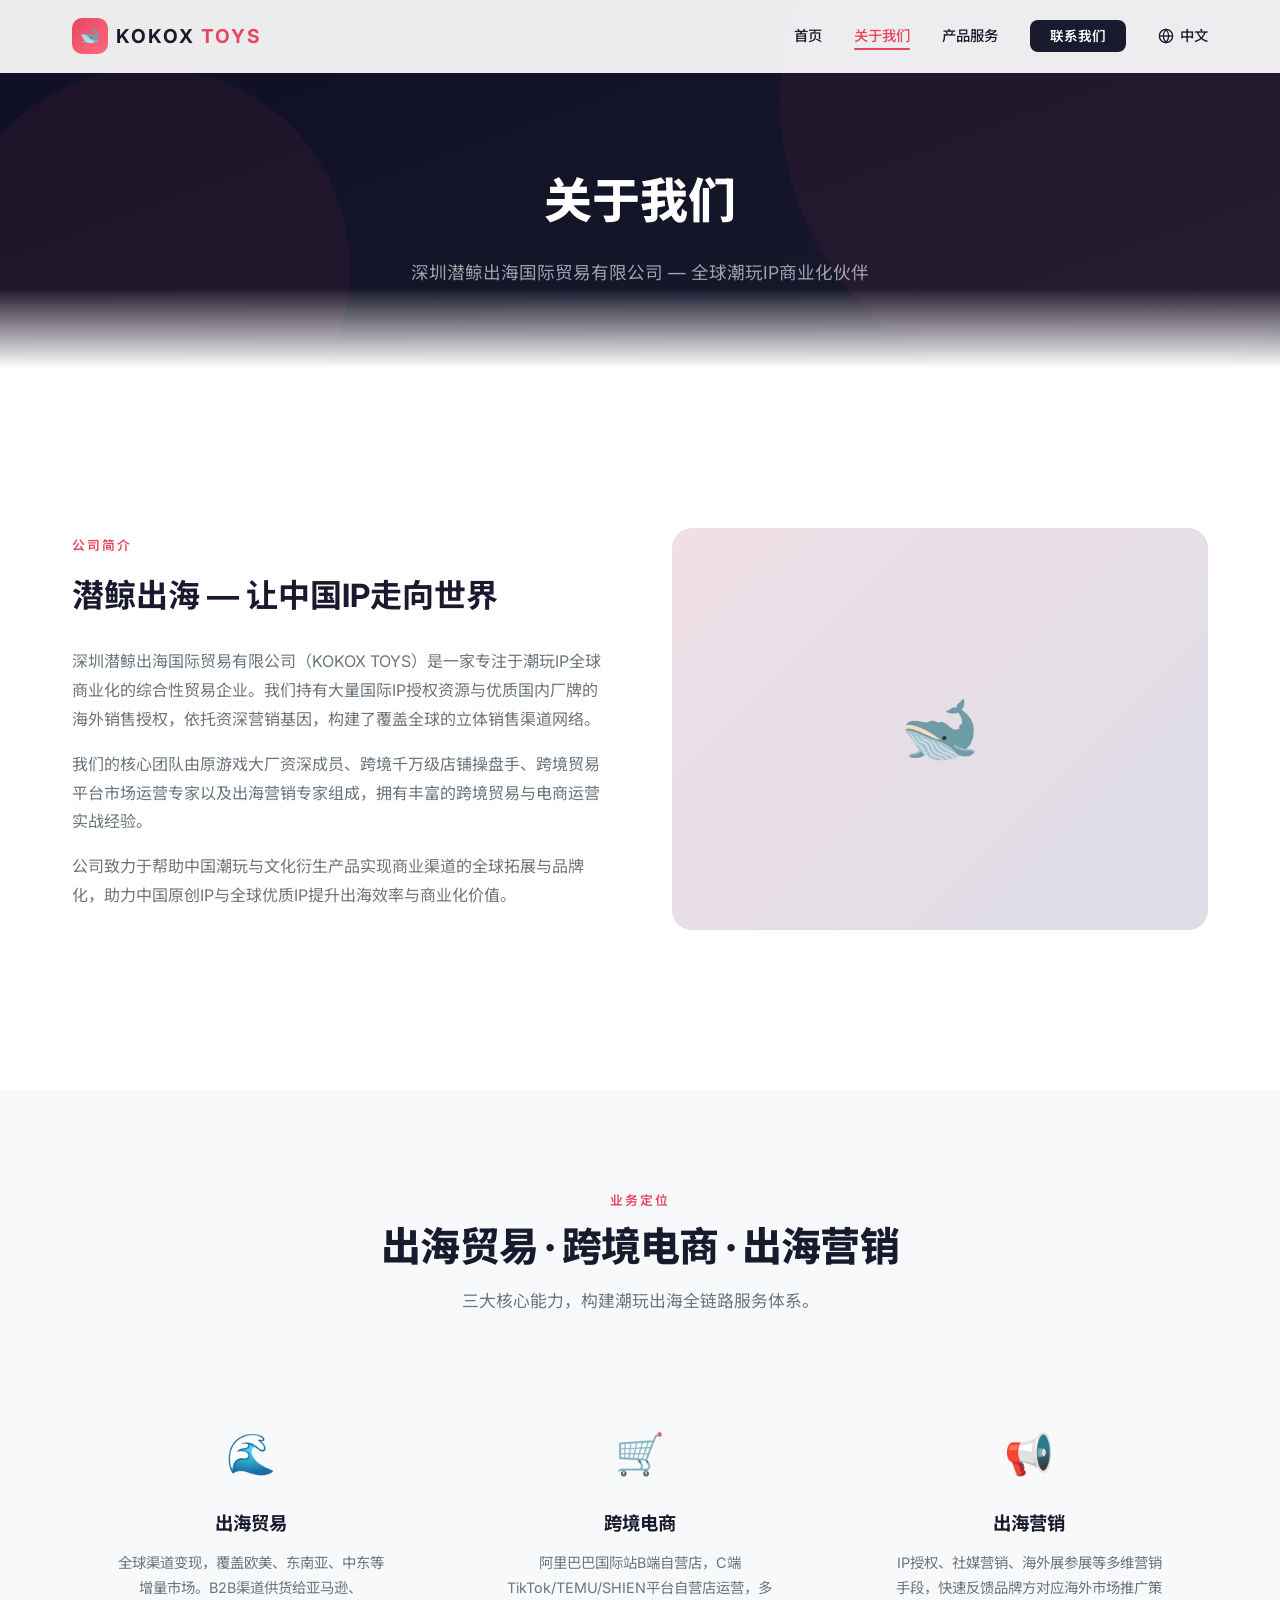
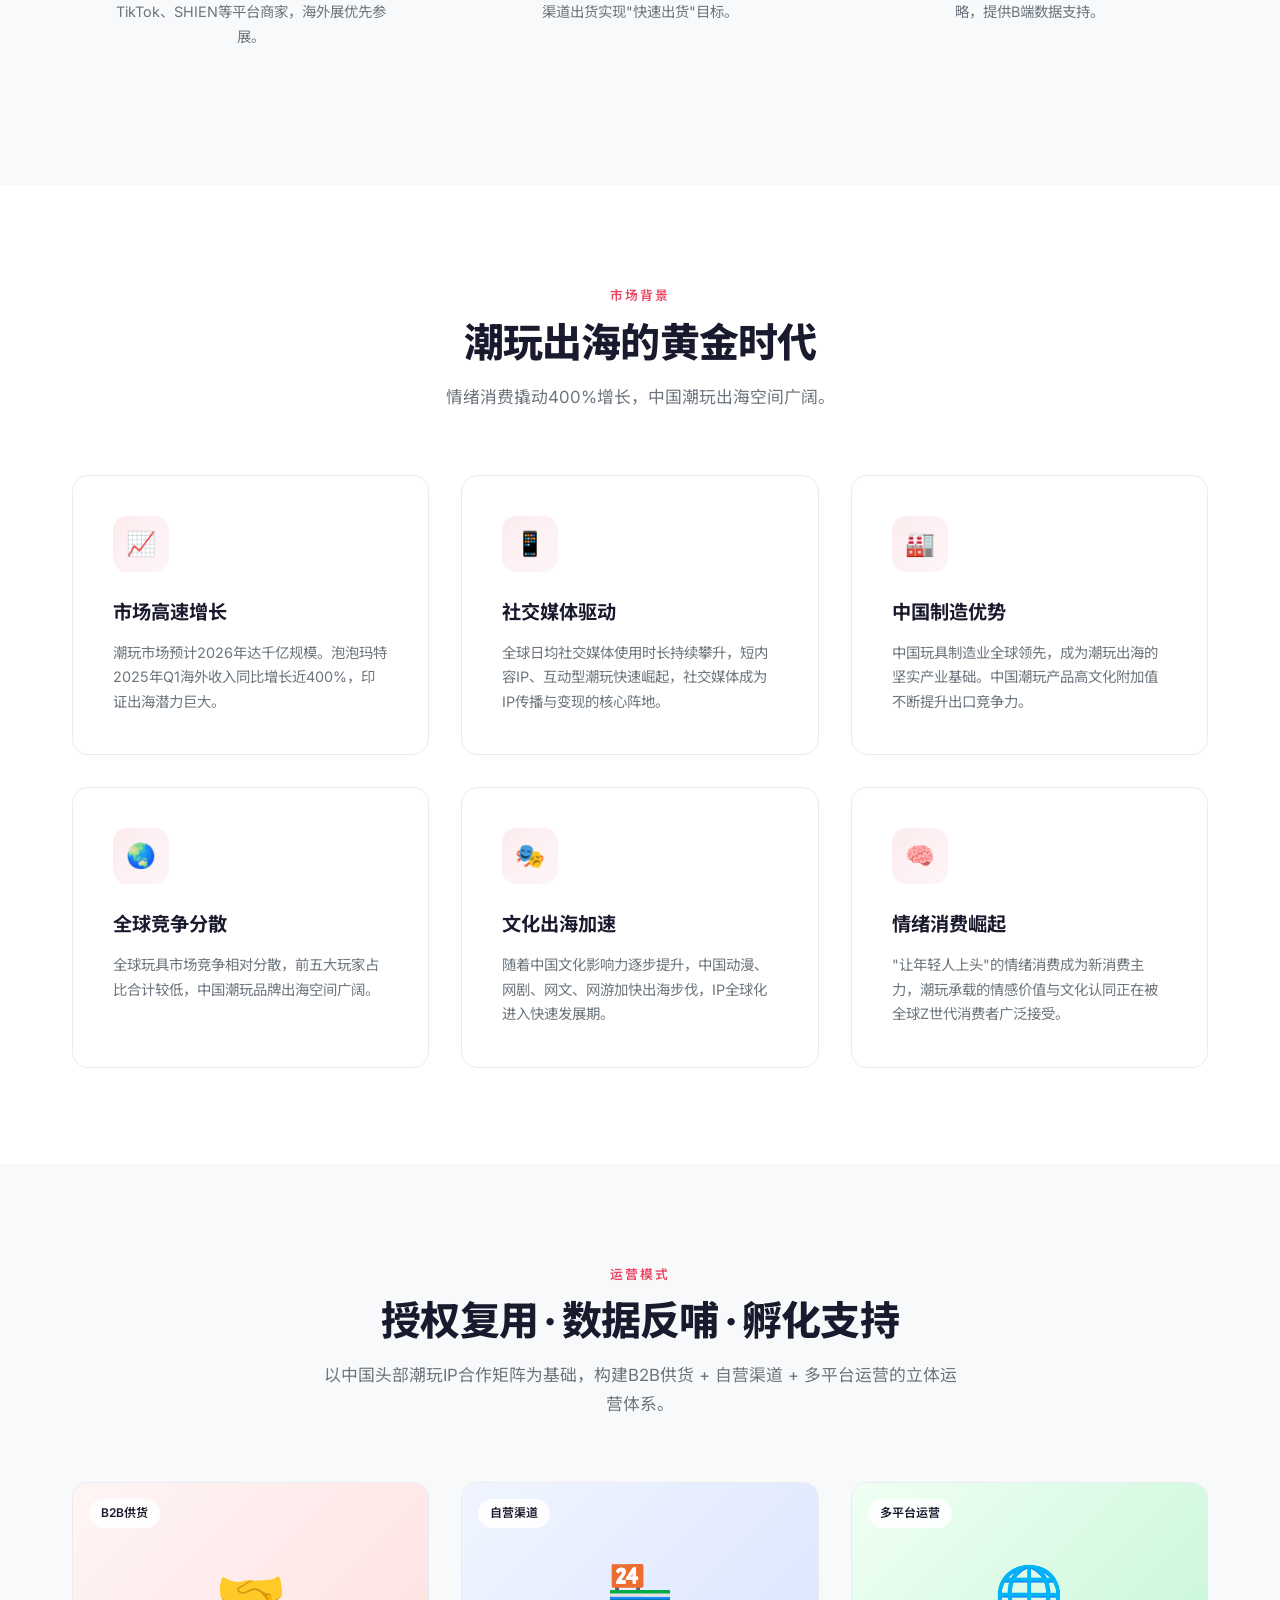
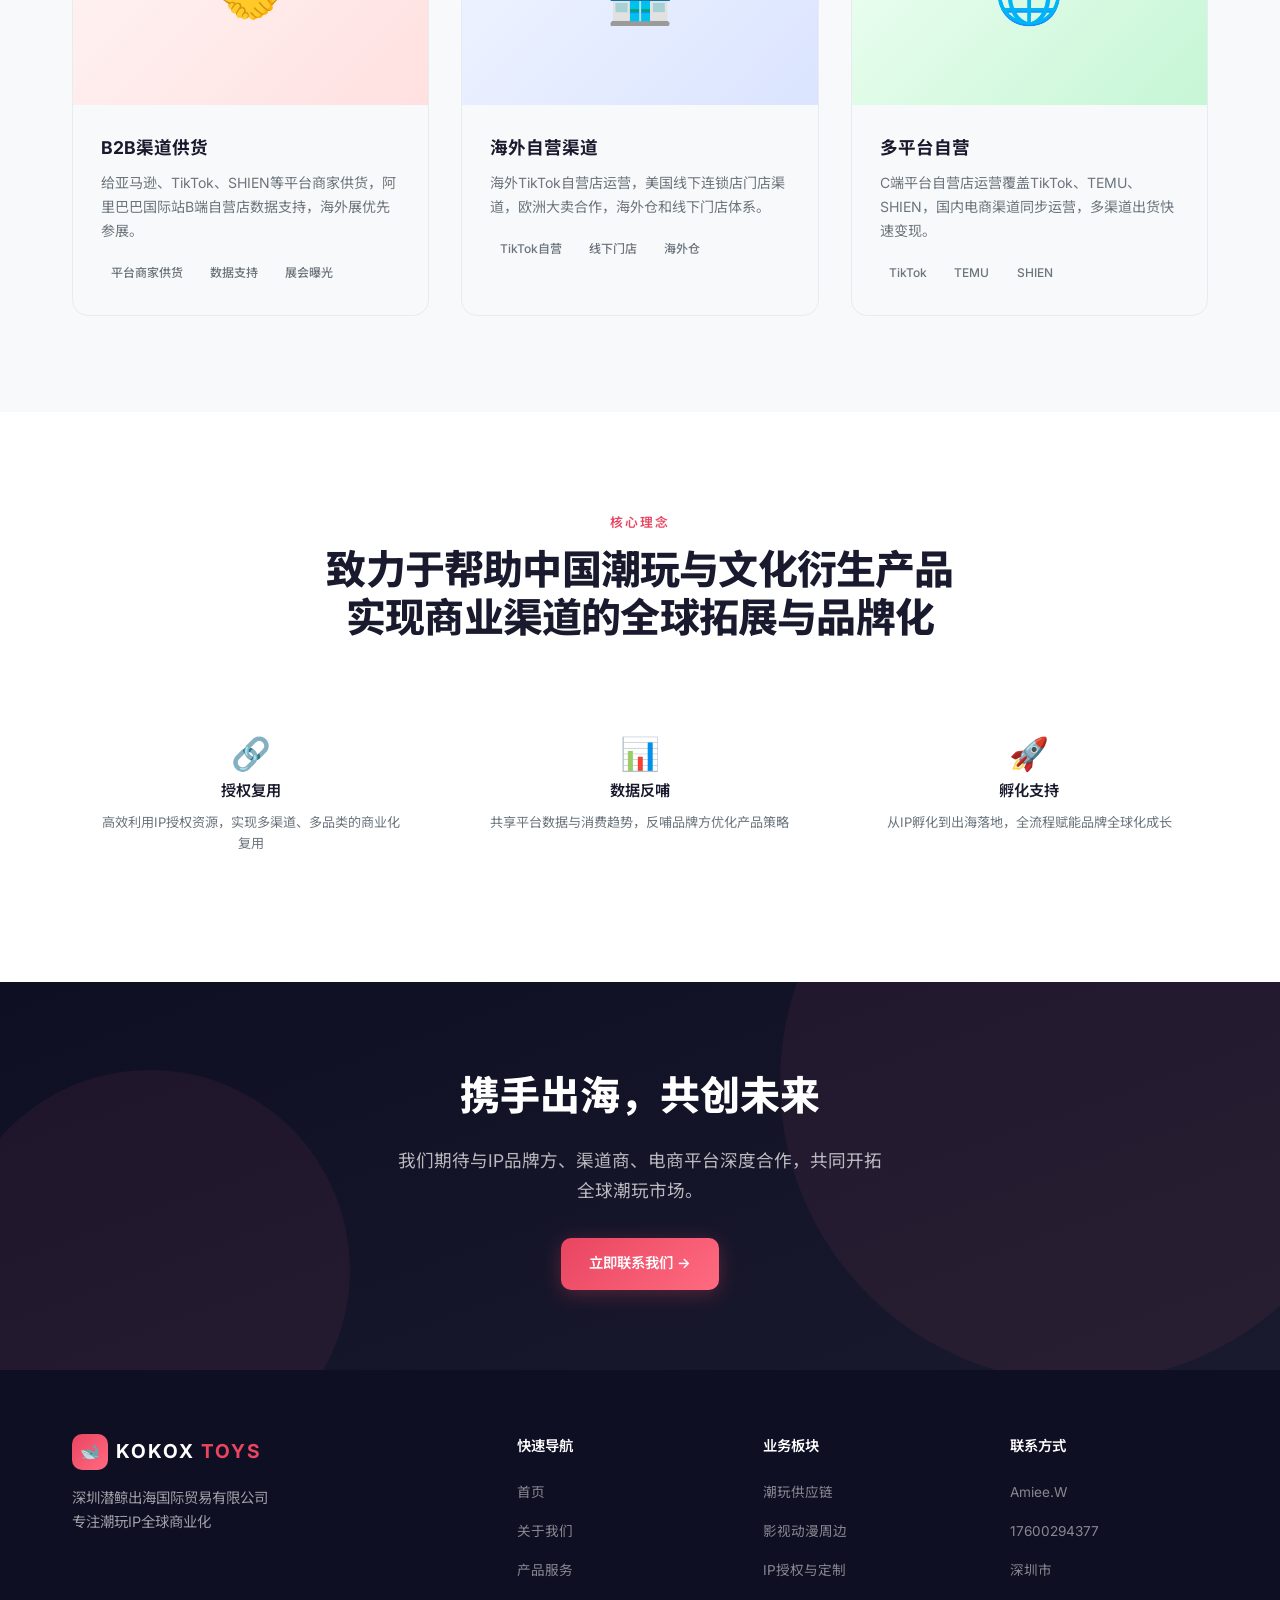
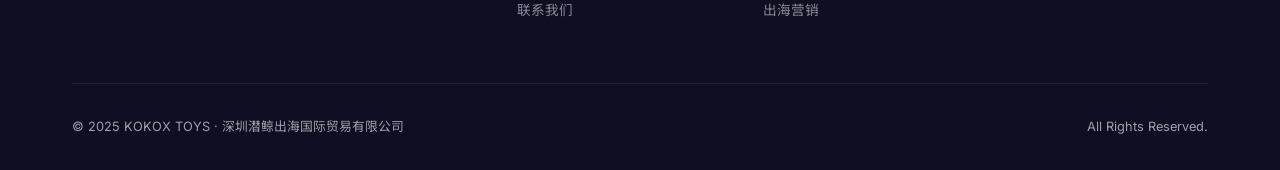
==== commit 5cd9717f: "refactor: move language switcher into nav menu as inline icon+text button" ====
--- a/about.html
+++ b/about.html
@@ -21,18 +21,18 @@
         <li><a href="about.html" class="active" data-i18n="nav_about">关于我们</a></li>
         <li><a href="products.html" data-i18n="nav_products">产品服务</a></li>
         <li><a href="contact.html" class="nav-cta" data-i18n="nav_contact">联系我们</a></li>
+        <li class="lang-switcher">
+          <button class="lang-toggle" onclick="toggleLangDropdown()" aria-label="切换语言">
+            <svg viewBox="0 0 24 24" fill="none" stroke="currentColor" stroke-width="2" width="16" height="16"><circle cx="12" cy="12" r="10"/><line x1="2" y1="12" x2="22" y2="12"/><path d="M12 2a15.3 15.3 0 0 1 4 10 15.3 15.3 0 0 1-4 10 15.3 15.3 0 0 1-4-10 15.3 15.3 0 0 1 4-10z"/></svg>
+            <span class="lang-current">中文</span>
+          </button>
+          <div class="lang-dropdown">
+            <button class="lang-btn" data-lang="zh">中文</button>
+            <button class="lang-btn" data-lang="en">English</button>
+            <button class="lang-btn" data-lang="es">Español</button>
+          </div>
+        </li>
       </ul>
-      <div class="lang-switcher">
-        <button class="lang-toggle" onclick="toggleLangDropdown()">
-          <span class="lang-current">中文</span>
-          <svg viewBox="0 0 24 24" fill="none" stroke="currentColor" stroke-width="2"><polyline points="6 9 12 15 18 9"/></svg>
-        </button>
-        <div class="lang-dropdown">
-          <button class="lang-btn" data-lang="zh">中文</button>
-          <button class="lang-btn" data-lang="en">English</button>
-          <button class="lang-btn" data-lang="es">Español</button>
-        </div>
-      </div>
       <button class="nav-toggle" id="navToggle" aria-label="菜单">
         <span></span>
         <span></span>
--- a/styles.css
+++ b/styles.css
@@ -1,49 +1,51 @@
 /* ===== KOKOX TOYS - Global Styles ===== */
 @import url('https://fonts.googleapis.com/css2?family=Inter:wght@300;400;500;600;700;800&family=Noto+Sans+SC:wght@300;400;500;600;700&display=swap');
 
-/* ===== Language Switcher ===== */
+/* ===== Language Switcher (inline with nav) ===== */
 .lang-switcher {
   position: relative;
-  margin-left: 1rem;
-  flex-shrink: 0;
+  list-style: none;
 }
 .lang-toggle {
   display: flex;
   align-items: center;
-  gap: 0.4rem;
-  padding: 0.4rem 0.8rem;
-  border: 1px solid rgba(255,255,255,0.2);
-  border-radius: 6px;
-  background: rgba(255,255,255,0.08);
-  color: #fff;
-  font-size: 0.85rem;
+  gap: 0.35rem;
+  background: none;
+  border: none;
+  color: var(--primary);
+  font-size: 0.9rem;
   font-weight: 500;
   cursor: pointer;
-  transition: all 0.2s;
-  backdrop-filter: blur(4px);
+  padding: 0.25rem 0;
+  transition: var(--transition);
+  font-family: inherit;
+  line-height: 1;
 }
 .lang-toggle:hover {
-  background: rgba(255,255,255,0.15);
-  border-color: rgba(255,255,255,0.3);
+  color: var(--accent);
 }
 .lang-toggle svg {
-  width: 14px;
-  height: 14px;
-  transition: transform 0.2s;
+  width: 16px;
+  height: 16px;
+  flex-shrink: 0;
+}
+.lang-current {
+  line-height: 1;
 }
 .lang-dropdown {
   position: absolute;
-  top: calc(100% + 6px);
+  top: calc(100% + 4px);
   right: 0;
-  background: var(--primary);
-  border: 1px solid rgba(255,255,255,0.15);
-  border-radius: 8px;
+  background: var(--white);
+  border: 1px solid var(--border);
+  border-radius: 10px;
   overflow: hidden;
+  box-shadow: var(--shadow-lg);
   opacity: 0;
   visibility: hidden;
   transform: translateY(-8px);
   transition: all 0.2s;
-  min-width: 100%;
+  min-width: 120px;
   z-index: 1000;
 }
 .lang-dropdown.open {
@@ -54,8 +56,8 @@
 .lang-btn {
   display: block;
   width: 100%;
-  padding: 0.5rem 1rem;
-  color: rgba(255,255,255,0.7);
+  padding: 0.6rem 1rem;
+  color: var(--gray);
   font-size: 0.85rem;
   font-weight: 500;
   text-align: left;
@@ -64,21 +66,15 @@
   cursor: pointer;
   transition: all 0.15s;
   white-space: nowrap;
+  font-family: inherit;
 }
 .lang-btn:hover {
-  background: rgba(255,255,255,0.1);
-  color: #fff;
+  background: var(--light);
+  color: var(--primary);
 }
 .lang-btn.active {
   color: var(--accent);
   font-weight: 600;
-}
-/* Mobile nav language switcher */
-@media (max-width: 768px) {
-  .lang-switcher {
-    margin-left: auto;
-    margin-right: 1rem;
-  }
 }
 
 :root {
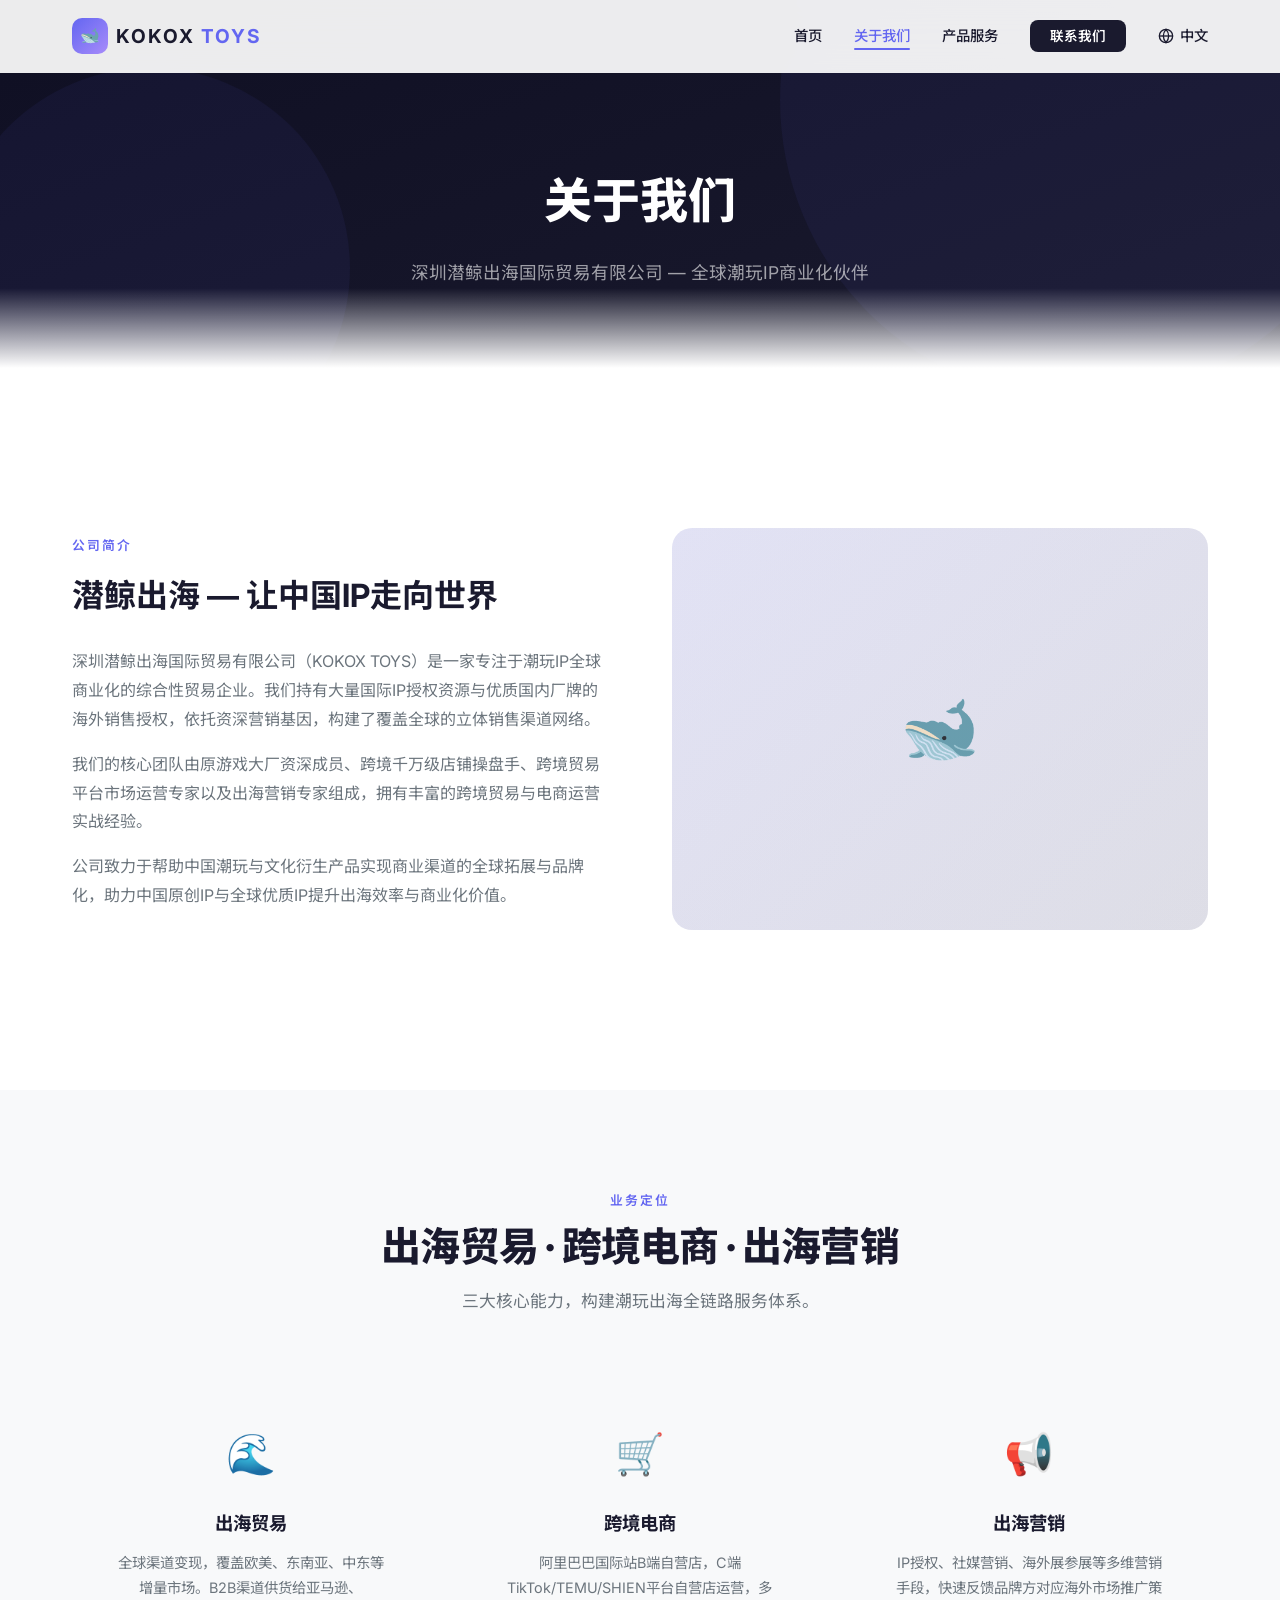
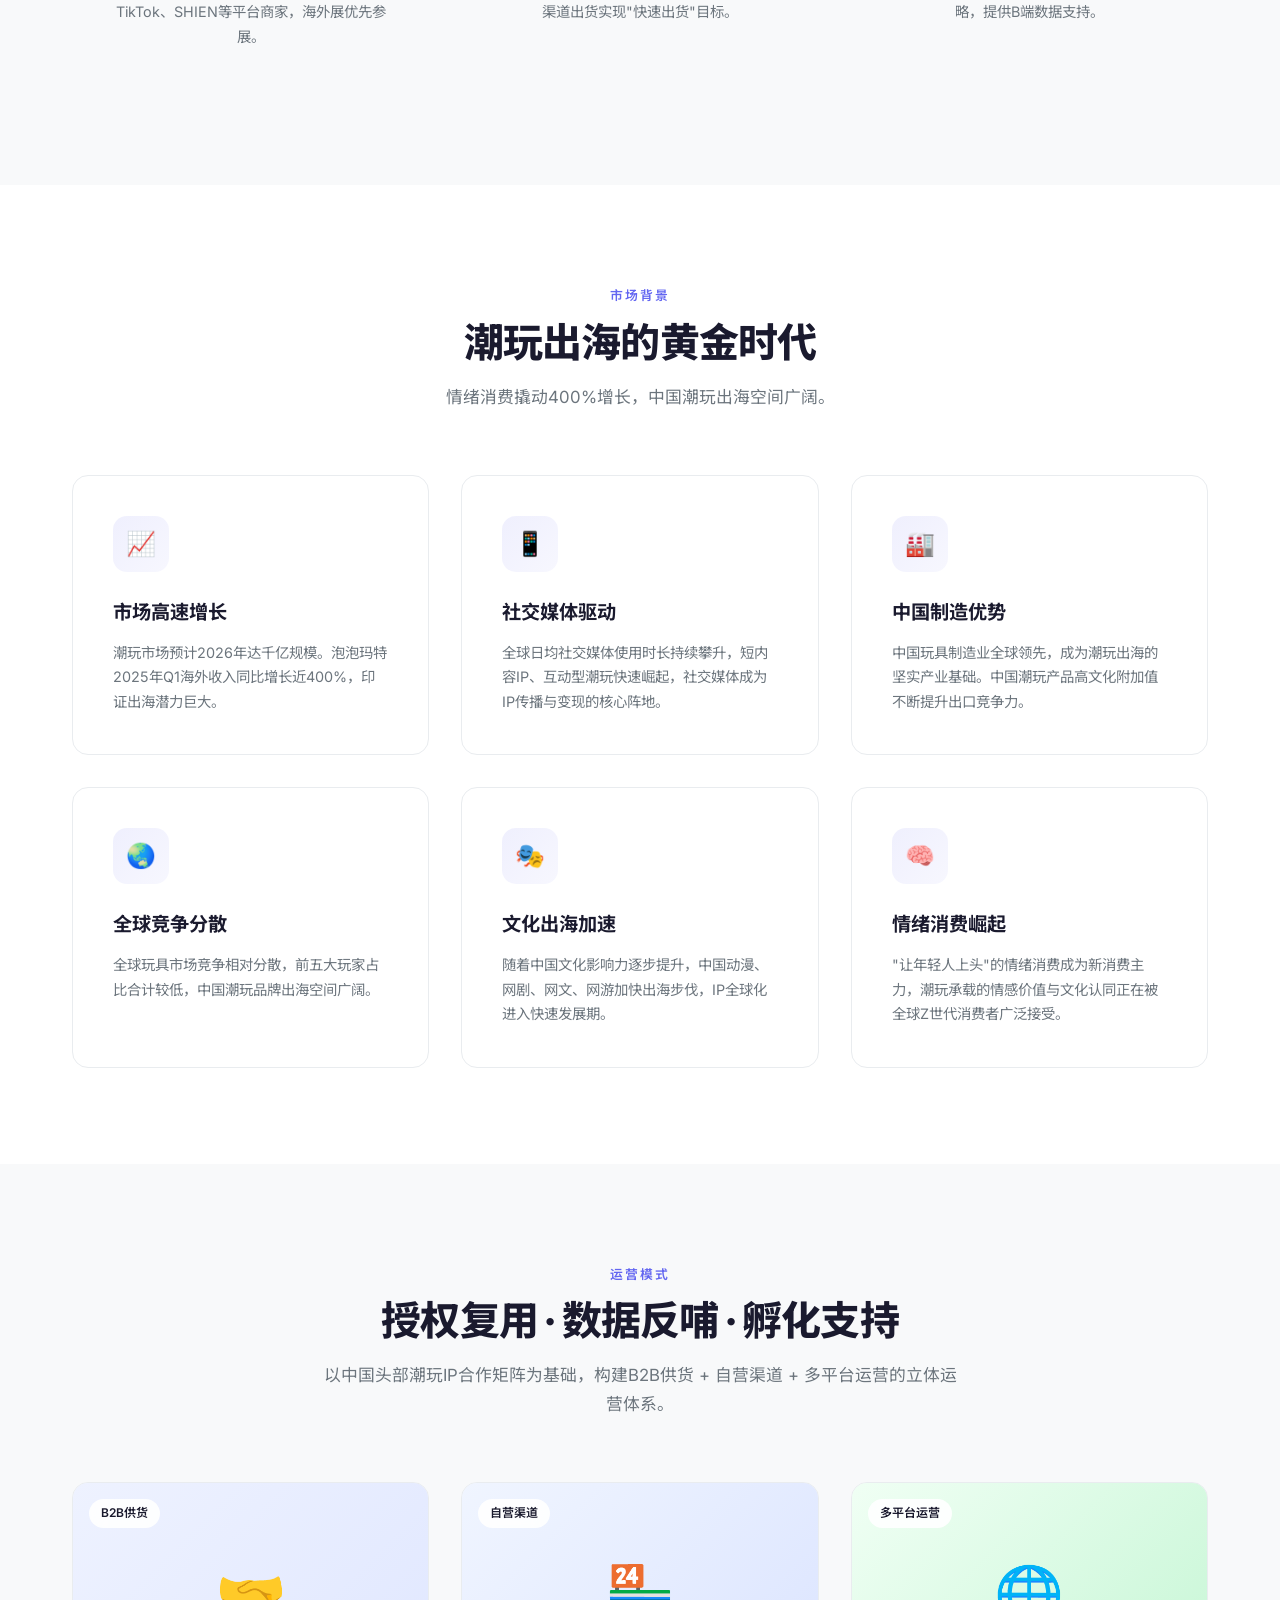
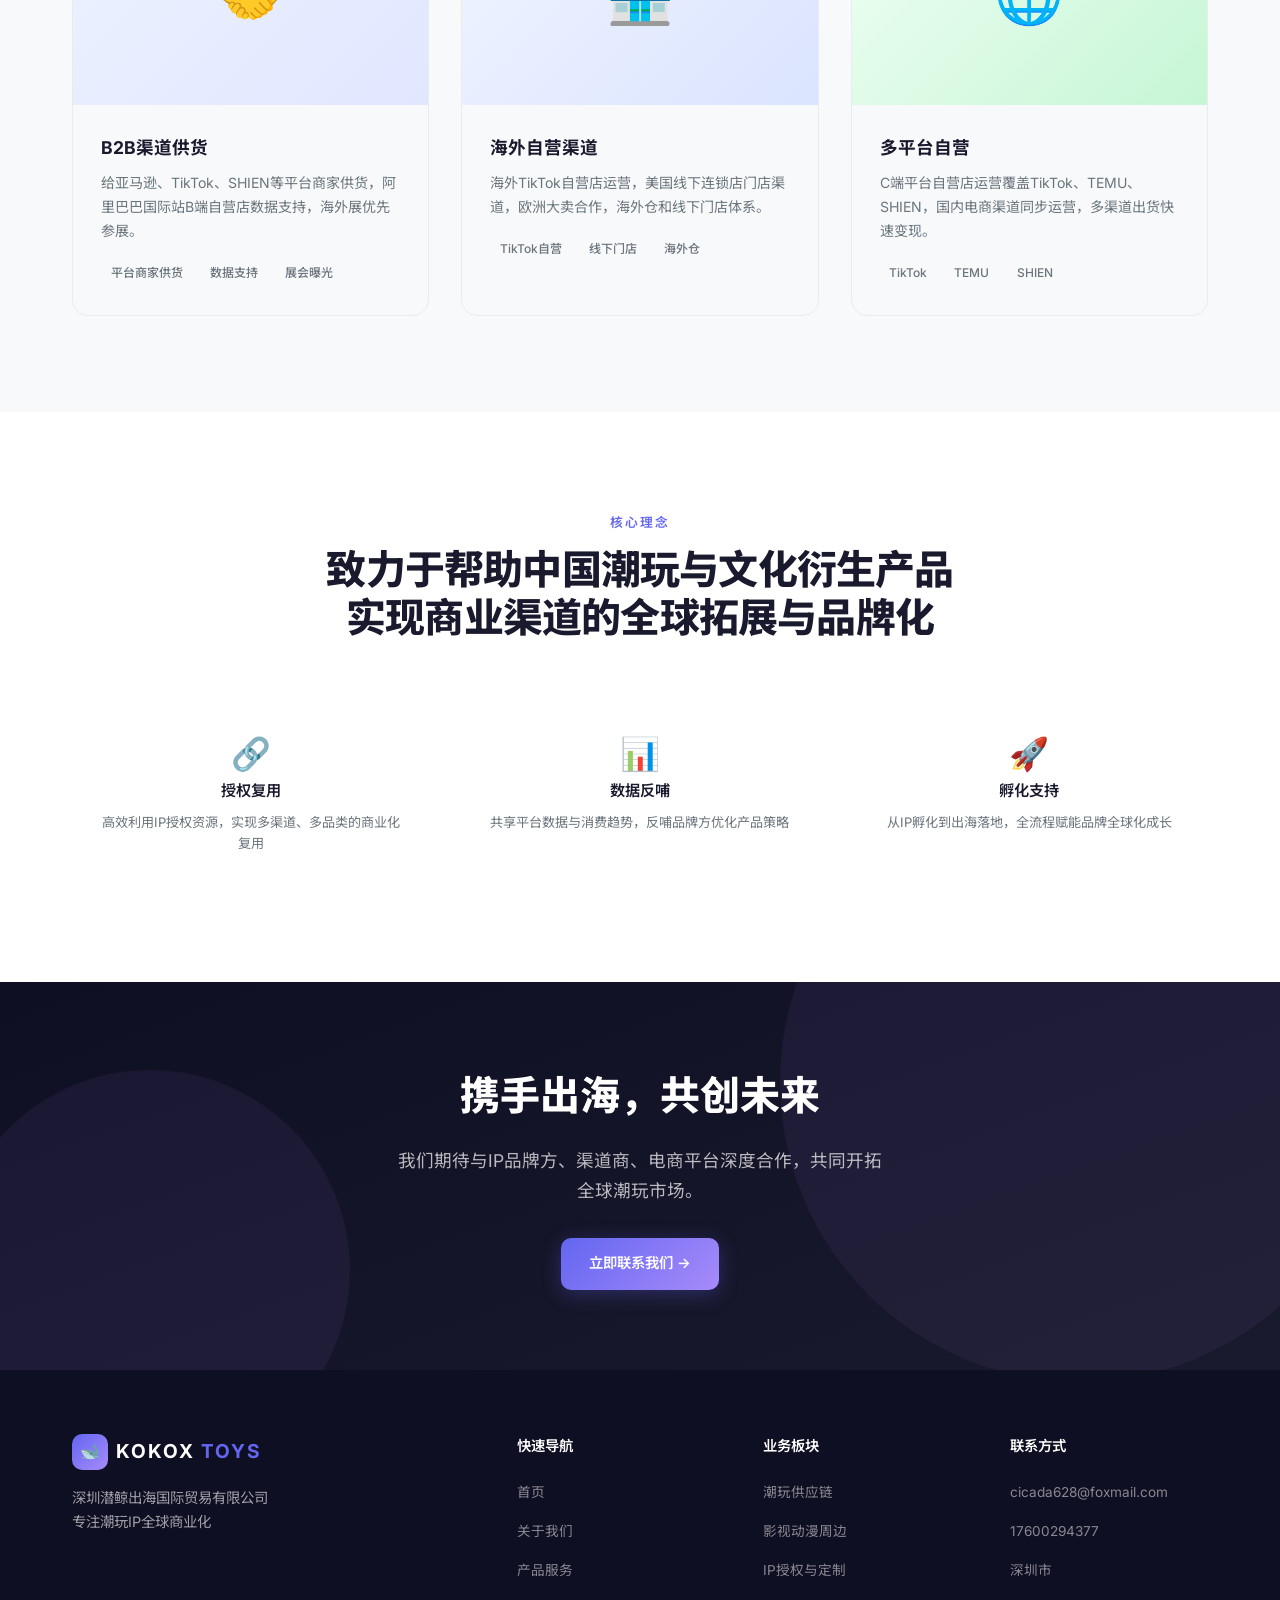
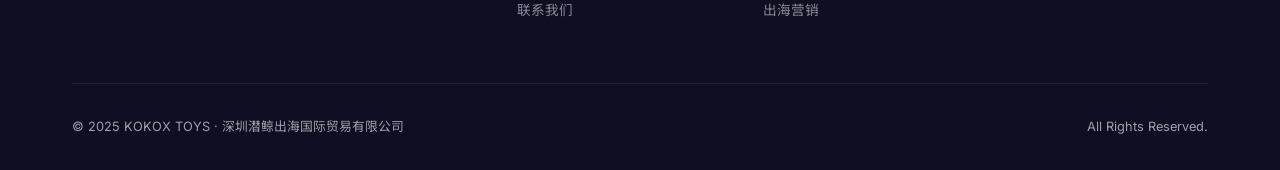
==== commit 473e08ca: "feat: add work email cicada628@foxmail.com to contact info and footer" ====
--- a/about.html
+++ b/about.html
@@ -272,8 +272,8 @@
         <div class="footer-col">
           <h4 data-i18n="footer_contact">联系方式</h4>
           <ul>
-            <li><a href="contact.html">Amiee.W</a></li>
-            <li><a href="contact.html">17600294377</a></li>
+            <li><a href="mailto:cicada628@foxmail.com">cicada628@foxmail.com</a></li>
+            <li><a href="tel:17600294377">17600294377</a></li>
             <li><a href="contact.html" data-i18n="footer_city">深圳市</a></li>
           </ul>
         </div>
--- a/styles.css
+++ b/styles.css
@@ -79,8 +79,8 @@
 
 :root {
   --primary: #1a1a2e;
-  --accent: #e94560;
-  --accent-light: #ff6b81;
+  --accent: #6366f1;
+  --accent-light: #a78bfa;
   --dark: #0f0f23;
   --light: #f8f9fa;
   --gray: #6c757d;
@@ -416,8 +416,8 @@
   width: 200px;
   top: 45%;
   left: 15%;
-  background: linear-gradient(135deg, rgba(233,69,96,0.2), rgba(233,69,96,0.05));
-  border-color: rgba(233,69,96,0.3);
+  background: linear-gradient(135deg, rgba(99,102,241,0.2), rgba(99,102,241,0.05));
+  border-color: rgba(99,102,241,0.3);
   animation: cardFloat 8s ease-in-out infinite 4s;
 }
 
@@ -463,12 +463,12 @@
 .btn-primary {
   background: linear-gradient(135deg, var(--accent), var(--accent-light));
   color: var(--white);
-  box-shadow: 0 4px 20px rgba(233,69,96,0.3);
+  box-shadow: 0 4px 20px rgba(99,102,241,0.3);
 }
 
 .btn-primary:hover {
   transform: translateY(-2px);
-  box-shadow: 0 6px 28px rgba(233,69,96,0.4);
+  box-shadow: 0 6px 28px rgba(99,102,241,0.4);
 }
 
 .btn-outline {
@@ -577,7 +577,7 @@
 .service-icon {
   width: 56px;
   height: 56px;
-  background: linear-gradient(135deg, rgba(233,69,96,0.1), rgba(233,69,96,0.05));
+  background: linear-gradient(135deg, rgba(99,102,241,0.1), rgba(99,102,241,0.05));
   border-radius: 14px;
   display: flex;
   align-items: center;
@@ -826,7 +826,7 @@
   content: '';
   position: absolute;
   inset: 0;
-  background: linear-gradient(135deg, rgba(233,69,96,0.1), rgba(26,26,46,0.05));
+  background: linear-gradient(135deg, rgba(99,102,241,0.1), rgba(26,26,46,0.05));
 }
 
 /* ===== Timeline ===== */
@@ -954,12 +954,12 @@
   position: relative;
 }
 
-.product-image.p1 { background: linear-gradient(135deg, #fff5f5, #ffe0e0); }
+.product-image.p1 { background: linear-gradient(135deg, #eef2ff, #e0e7ff); }
 .product-image.p2 { background: linear-gradient(135deg, #f0f5ff, #dbe4ff); }
 .product-image.p3 { background: linear-gradient(135deg, #f0fff4, #c6f6d5); }
 .product-image.p4 { background: linear-gradient(135deg, #fffff0, #fefcbf); }
 .product-image.p5 { background: linear-gradient(135deg, #faf5ff, #e9d8fd); }
-.product-image.p6 { background: linear-gradient(135deg, #fff5f7, #fed7e2); }
+.product-image.p6 { background: linear-gradient(135deg, #f5f3ff, #ede9fe); }
 
 .product-tag {
   position: absolute;
@@ -1151,7 +1151,7 @@
 .form-group textarea:focus,
 .form-group select:focus {
   border-color: var(--accent);
-  box-shadow: 0 0 0 3px rgba(233,69,96,0.1);
+  box-shadow: 0 0 0 3px rgba(99,102,241,0.1);
 }
 
 .form-group textarea {
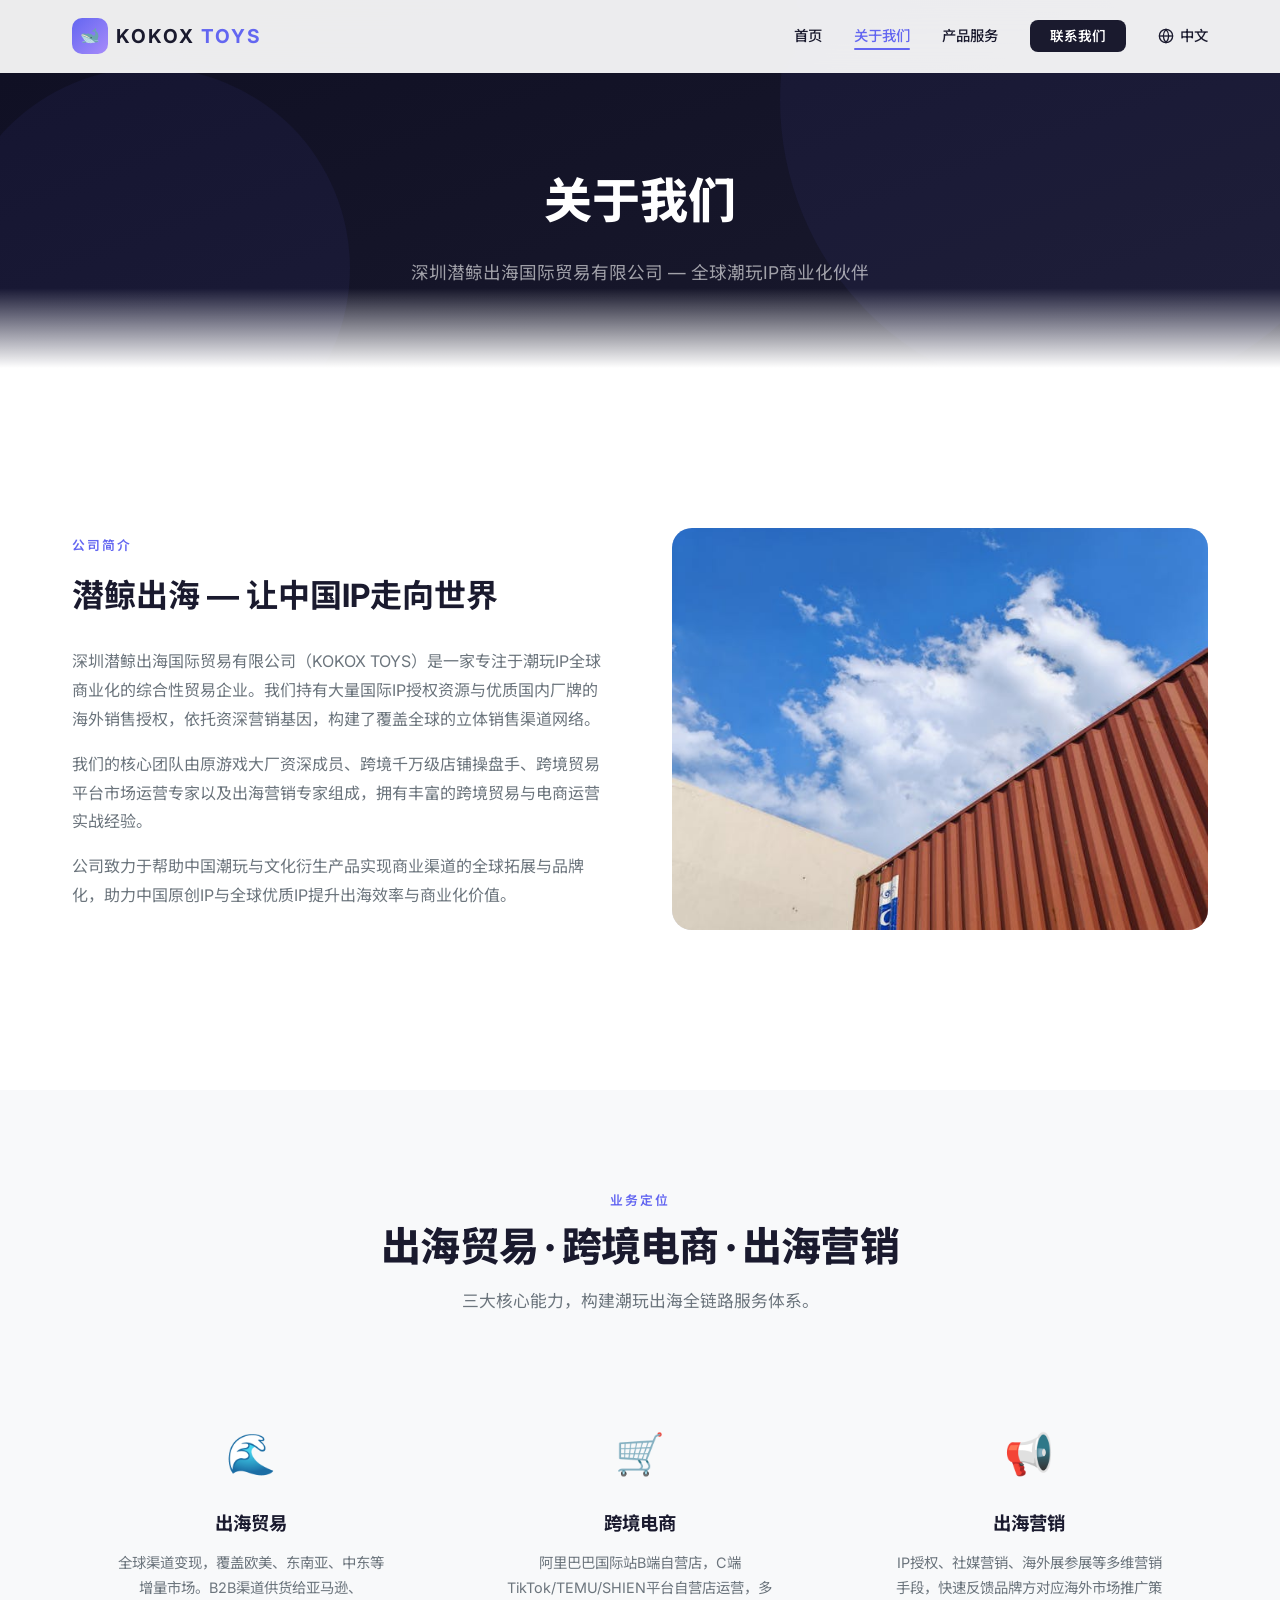
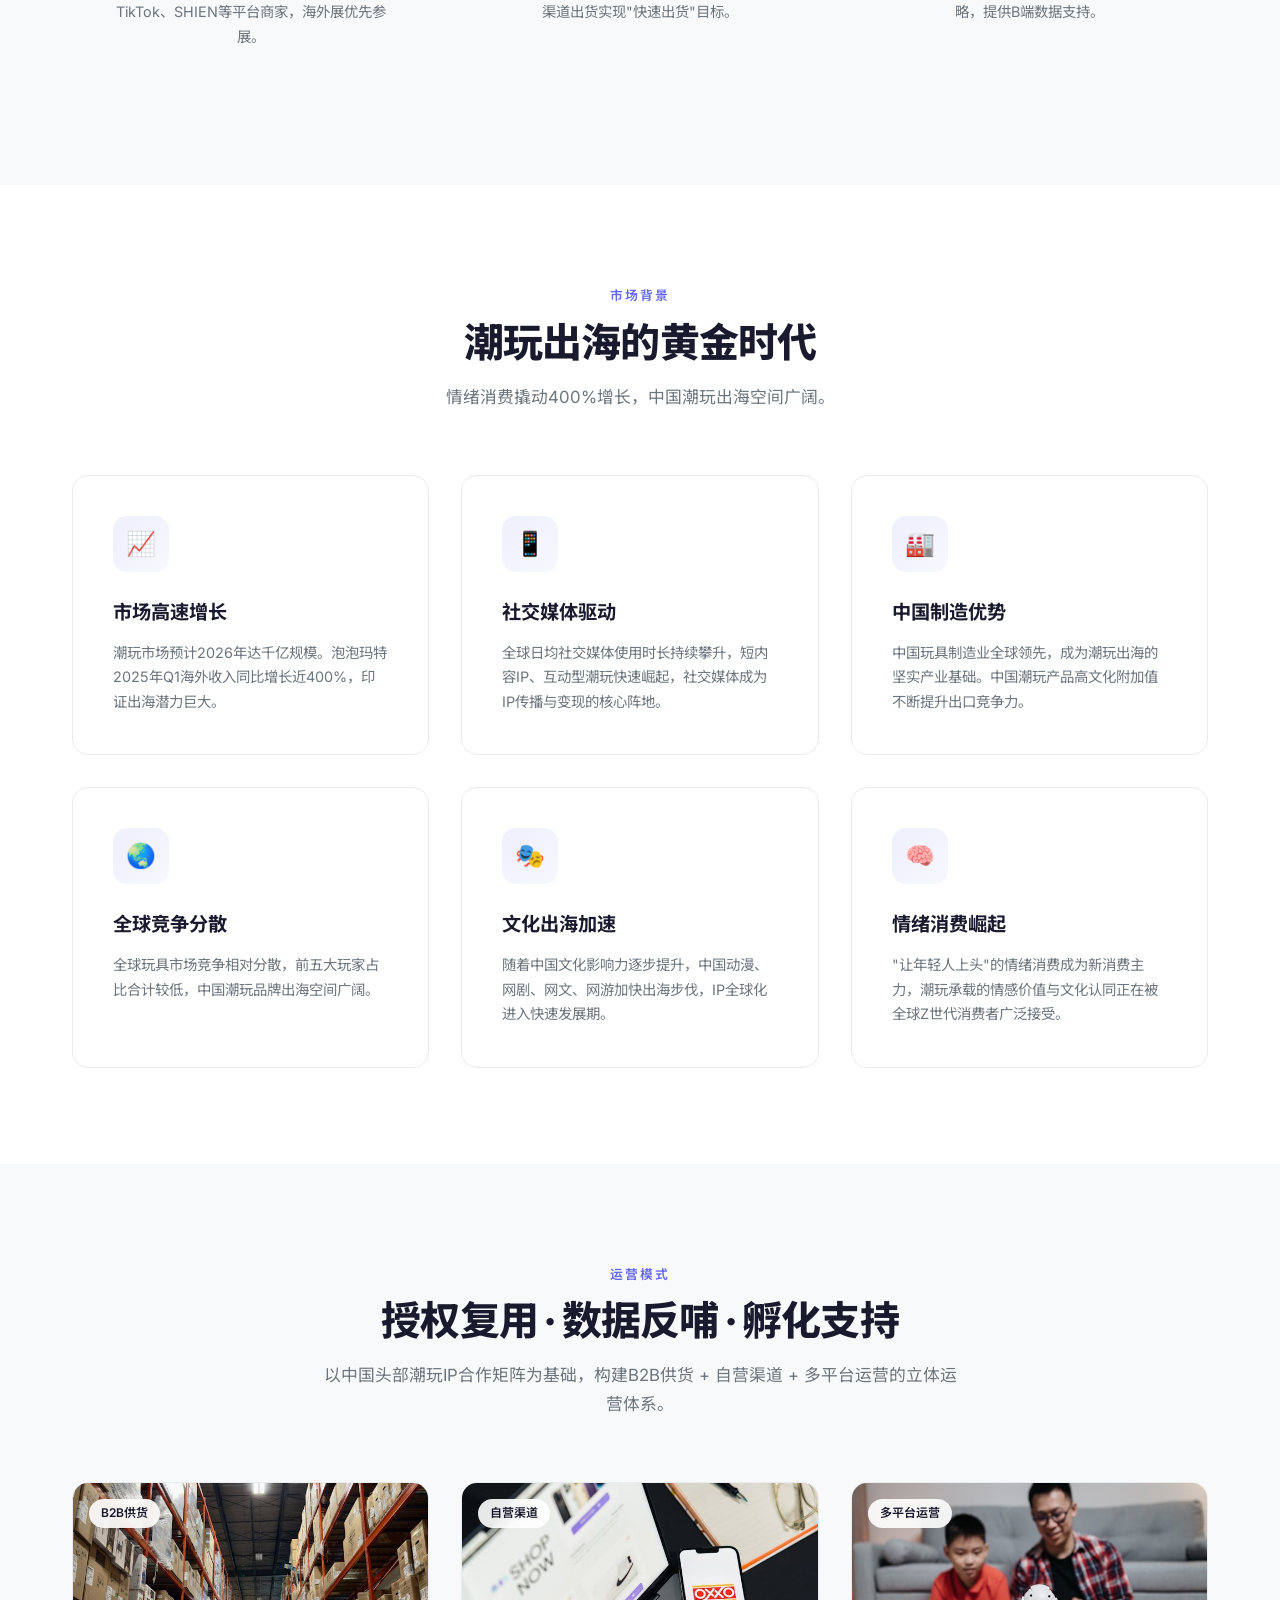
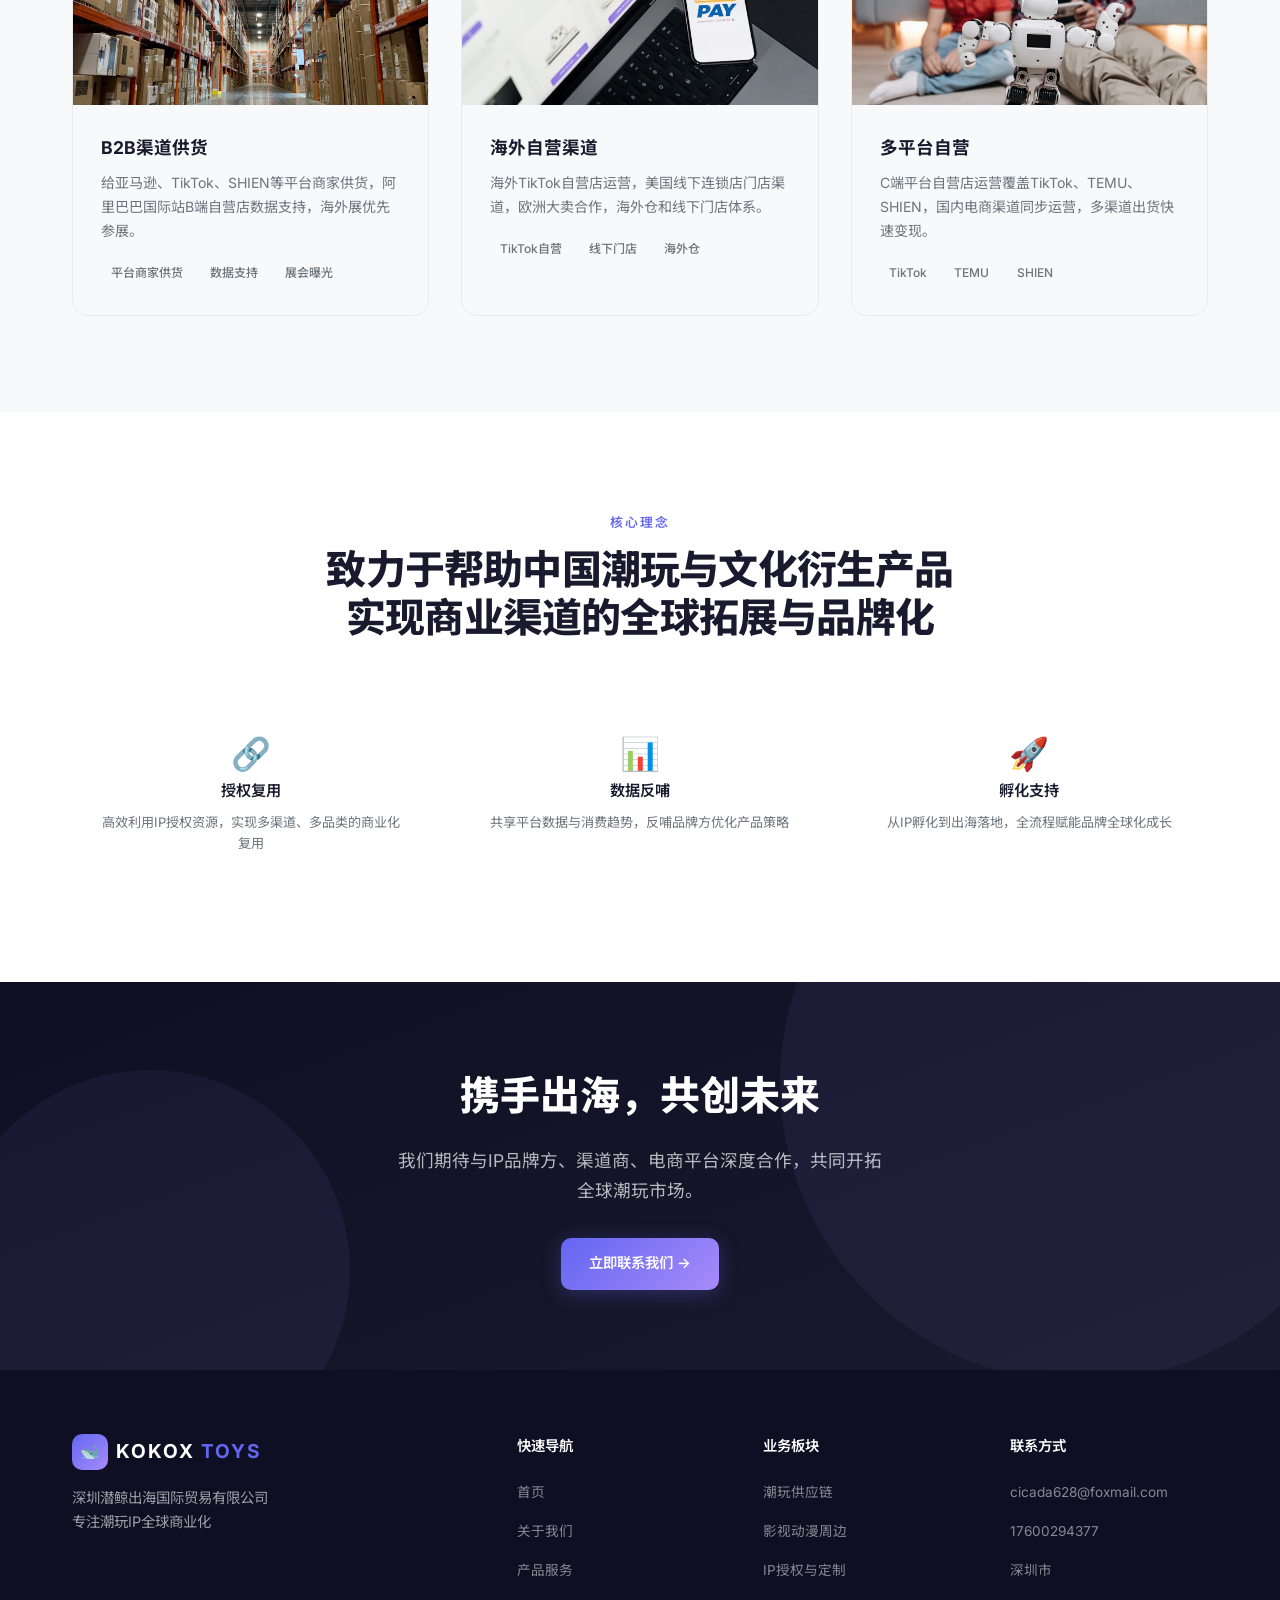
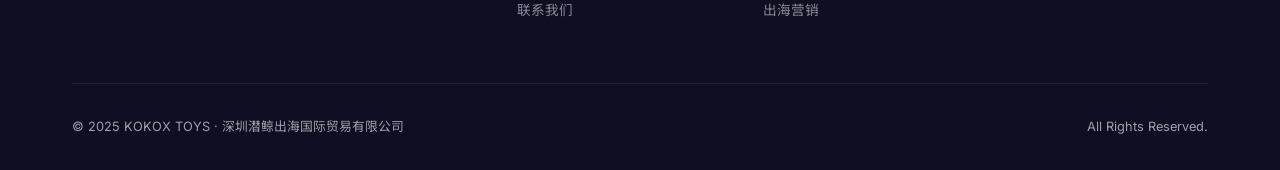
==== commit d9be8e89: "feat: replace emoji icons with real photos across all sections" ====
--- a/about.html
+++ b/about.html
@@ -64,7 +64,7 @@
           <p data-i18n="about_intro_p2">我们的核心团队由原游戏大厂资深成员、跨境千万级店铺操盘手、跨境贸易平台市场运营专家以及出海营销专家组成，拥有丰富的跨境贸易与电商运营实战经验。</p>
           <p data-i18n="about_intro_p3">公司致力于帮助中国潮玩与文化衍生产品实现商业渠道的全球拓展与品牌化，助力中国原创IP与全球优质IP提升出海效率与商业化价值。</p>
         </div>
-        <div class="about-image">🐋</div>
+        <div class="about-image"><img src="images/global-shipping.jpg" alt="KOKOX TOYS 全球化布局" loading="lazy"></div>
       </div>
     </div>
   </section>
@@ -151,7 +151,7 @@
       <div class="products-grid" style="grid-template-columns: repeat(3, 1fr);">
         <div class="product-card">
           <div class="product-image p1">
-            🤝
+            <img src="images/warehouse.jpg" alt="B2B渠道供货" loading="lazy">
             <span class="product-tag" data-i18n="ops1_tag">B2B供货</span>
           </div>
           <div class="product-info">
@@ -166,7 +166,7 @@
         </div>
         <div class="product-card">
           <div class="product-image p2">
-            🏪
+            <img src="images/ecommerce.jpg" alt="海外自营渠道" loading="lazy">
             <span class="product-tag" data-i18n="ops2_tag">自营渠道</span>
           </div>
           <div class="product-info">
@@ -181,7 +181,7 @@
         </div>
         <div class="product-card">
           <div class="product-image p3">
-            🌐
+            <img src="images/multi-platform.jpg" alt="多平台自营" loading="lazy">
             <span class="product-tag" data-i18n="ops3_tag">多平台运营</span>
           </div>
           <div class="product-info">
--- a/styles.css
+++ b/styles.css
@@ -383,8 +383,8 @@
 .hero-card-stack {
   position: relative;
   width: 100%;
-  max-width: 460px;
-  aspect-ratio: 1;
+  max-width: 500px;
+  aspect-ratio: 1/1.05;
 }
 
 .hero-card {
@@ -393,32 +393,46 @@
   backdrop-filter: blur(10px);
   border: 1px solid rgba(255,255,255,0.1);
   border-radius: 20px;
-  padding: 2rem;
+  padding: 1.5rem;
   color: white;
   transition: var(--transition);
 }
 
 .hero-card:nth-child(1) {
-  width: 280px;
-  top: 10%;
+  width: 260px;
+  top: 0%;
+  left: 0;
+  animation: cardFloat 8s ease-in-out infinite;
+}
+
+.hero-card:nth-child(2) {
+  width: 220px;
+  top: 2%;
   right: 0;
-  animation: cardFloat 8s ease-in-out infinite;
-}
-
-.hero-card:nth-child(2) {
-  width: 240px;
-  bottom: 15%;
-  left: 0;
   animation: cardFloat 8s ease-in-out infinite 2s;
 }
 
 .hero-card:nth-child(3) {
-  width: 200px;
-  top: 45%;
-  left: 15%;
+  width: 190px;
+  bottom: 0%;
+  left: 50%;
   background: linear-gradient(135deg, rgba(99,102,241,0.2), rgba(99,102,241,0.05));
   border-color: rgba(99,102,241,0.3);
-  animation: cardFloat 8s ease-in-out infinite 4s;
+  animation: cardFloat3 8s ease-in-out infinite 4s;
+}
+
+@keyframes cardFloat {
+  0%, 100% { transform: translateY(0) translateX(0); }
+  50% { transform: translateY(-15px) translateX(0); }
+}
+
+.hero-card:nth-child(3) {
+  animation: cardFloat3 8s ease-in-out infinite 4s;
+}
+
+@keyframes cardFloat3 {
+  0%, 100% { transform: translateY(0) translateX(-50%); }
+  50% { transform: translateY(-15px) translateX(-50%); }
 }
 
 @keyframes cardFloat {
@@ -820,6 +834,14 @@
   font-size: 4rem;
   position: relative;
   overflow: hidden;
+}
+
+.about-image img {
+  width: 100%;
+  height: 100%;
+  object-fit: cover;
+  position: absolute;
+  inset: 0;
 }
 
 .about-image::before {
@@ -952,6 +974,15 @@
   justify-content: center;
   font-size: 3.5rem;
   position: relative;
+  overflow: hidden;
+}
+
+.product-image img {
+  width: 100%;
+  height: 100%;
+  object-fit: cover;
+  position: absolute;
+  inset: 0;
 }
 
 .product-image.p1 { background: linear-gradient(135deg, #eef2ff, #e0e7ff); }
@@ -1217,6 +1248,56 @@
   font-size: 0.9rem;
   color: var(--gray);
   line-height: 1.7;
+}
+
+/* ===== Horizontal Scroll Wrapper ===== */
+.scroll-container {
+  overflow-x: auto;
+  -webkit-overflow-scrolling: touch;
+  scroll-snap-type: x mandatory;
+  scrollbar-width: thin;
+  scrollbar-color: var(--accent) var(--border);
+}
+
+.scroll-container::-webkit-scrollbar {
+  height: 4px;
+}
+
+.scroll-container::-webkit-scrollbar-track {
+  background: var(--border);
+  border-radius: 2px;
+}
+
+.scroll-container::-webkit-scrollbar-thumb {
+  background: var(--accent);
+  border-radius: 2px;
+}
+
+.scroll-container .products-grid {
+  display: flex;
+  flex-wrap: nowrap;
+  gap: 1rem;
+}
+
+.scroll-container .products-grid .product-card {
+  flex: 0 0 85vw;
+  max-width: 340px;
+  scroll-snap-align: start;
+}
+
+/* 桌面端恢复正常 grid 布局 */
+@media (min-width: 769px) {
+  .scroll-container {
+    overflow-x: visible;
+  }
+  .scroll-container .products-grid {
+    display: grid;
+    flex-wrap: unset;
+  }
+  .scroll-container .products-grid .product-card {
+    flex: unset;
+    max-width: unset;
+  }
 }
 
 /* ===== Responsive ===== */
@@ -1314,8 +1395,20 @@
   }
   
   .services-grid,
-  .products-grid,
   .values-grid {
+    grid-template-columns: 1fr;
+  }
+  
+  /* 业务矩阵：移动端改为横向滑动 */
+  .scroll-container {
+    display: block;
+  }
+  
+  .scroll-container .products-grid {
+    display: flex;
+  }
+  
+  .products-grid:not(.scroll-container .products-grid) {
     grid-template-columns: 1fr;
   }
   
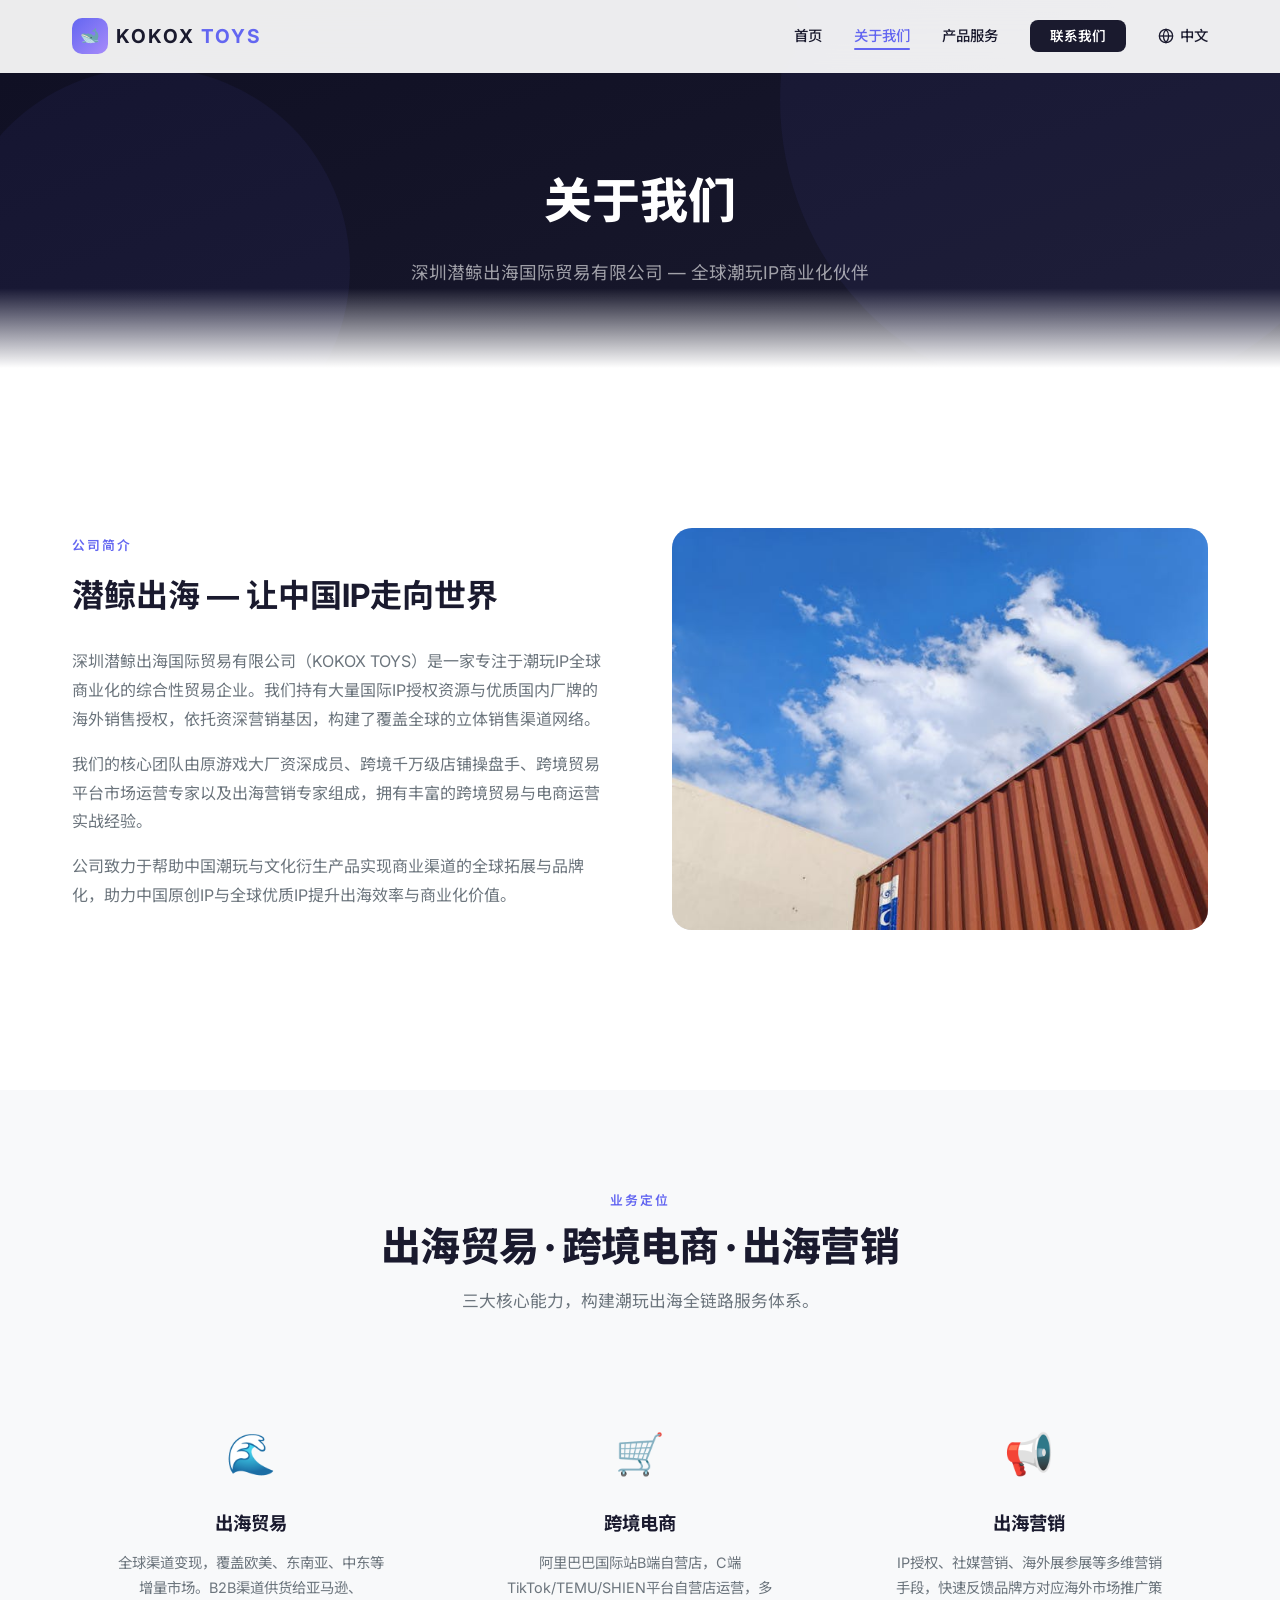
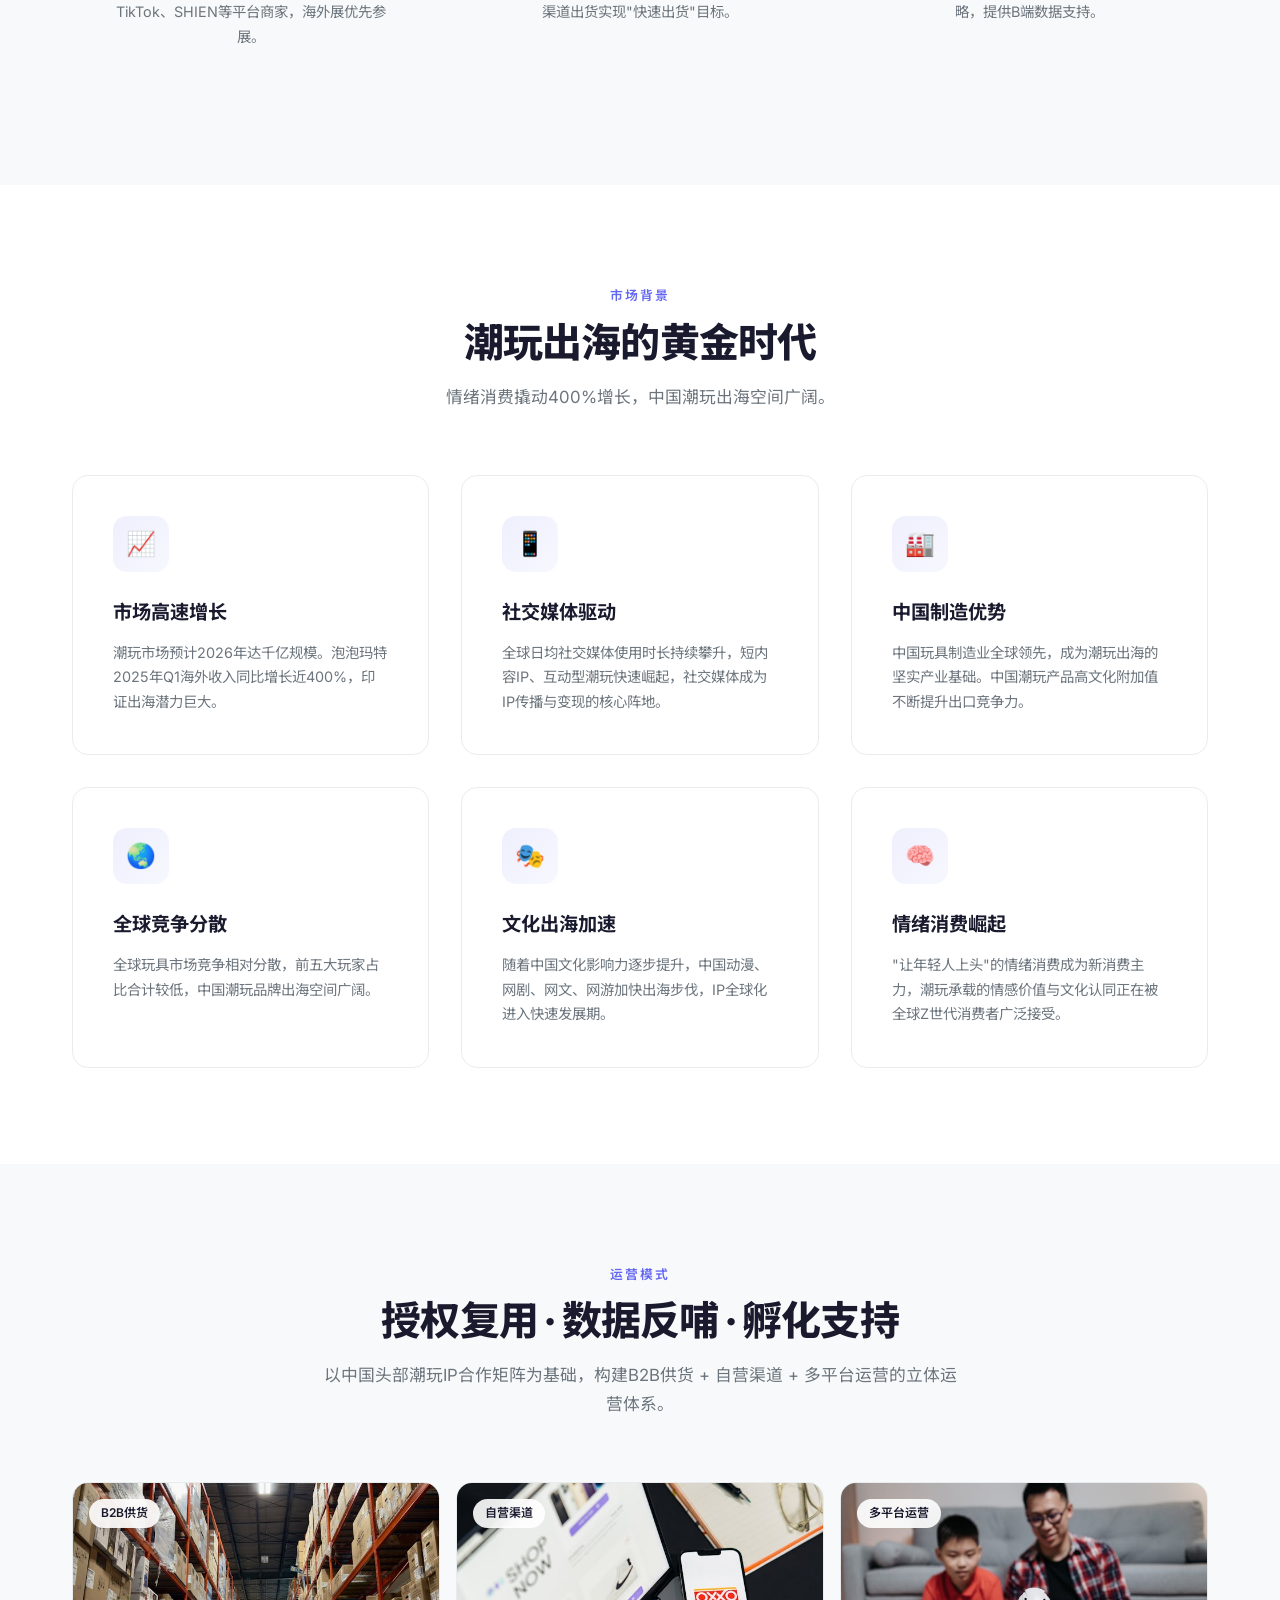
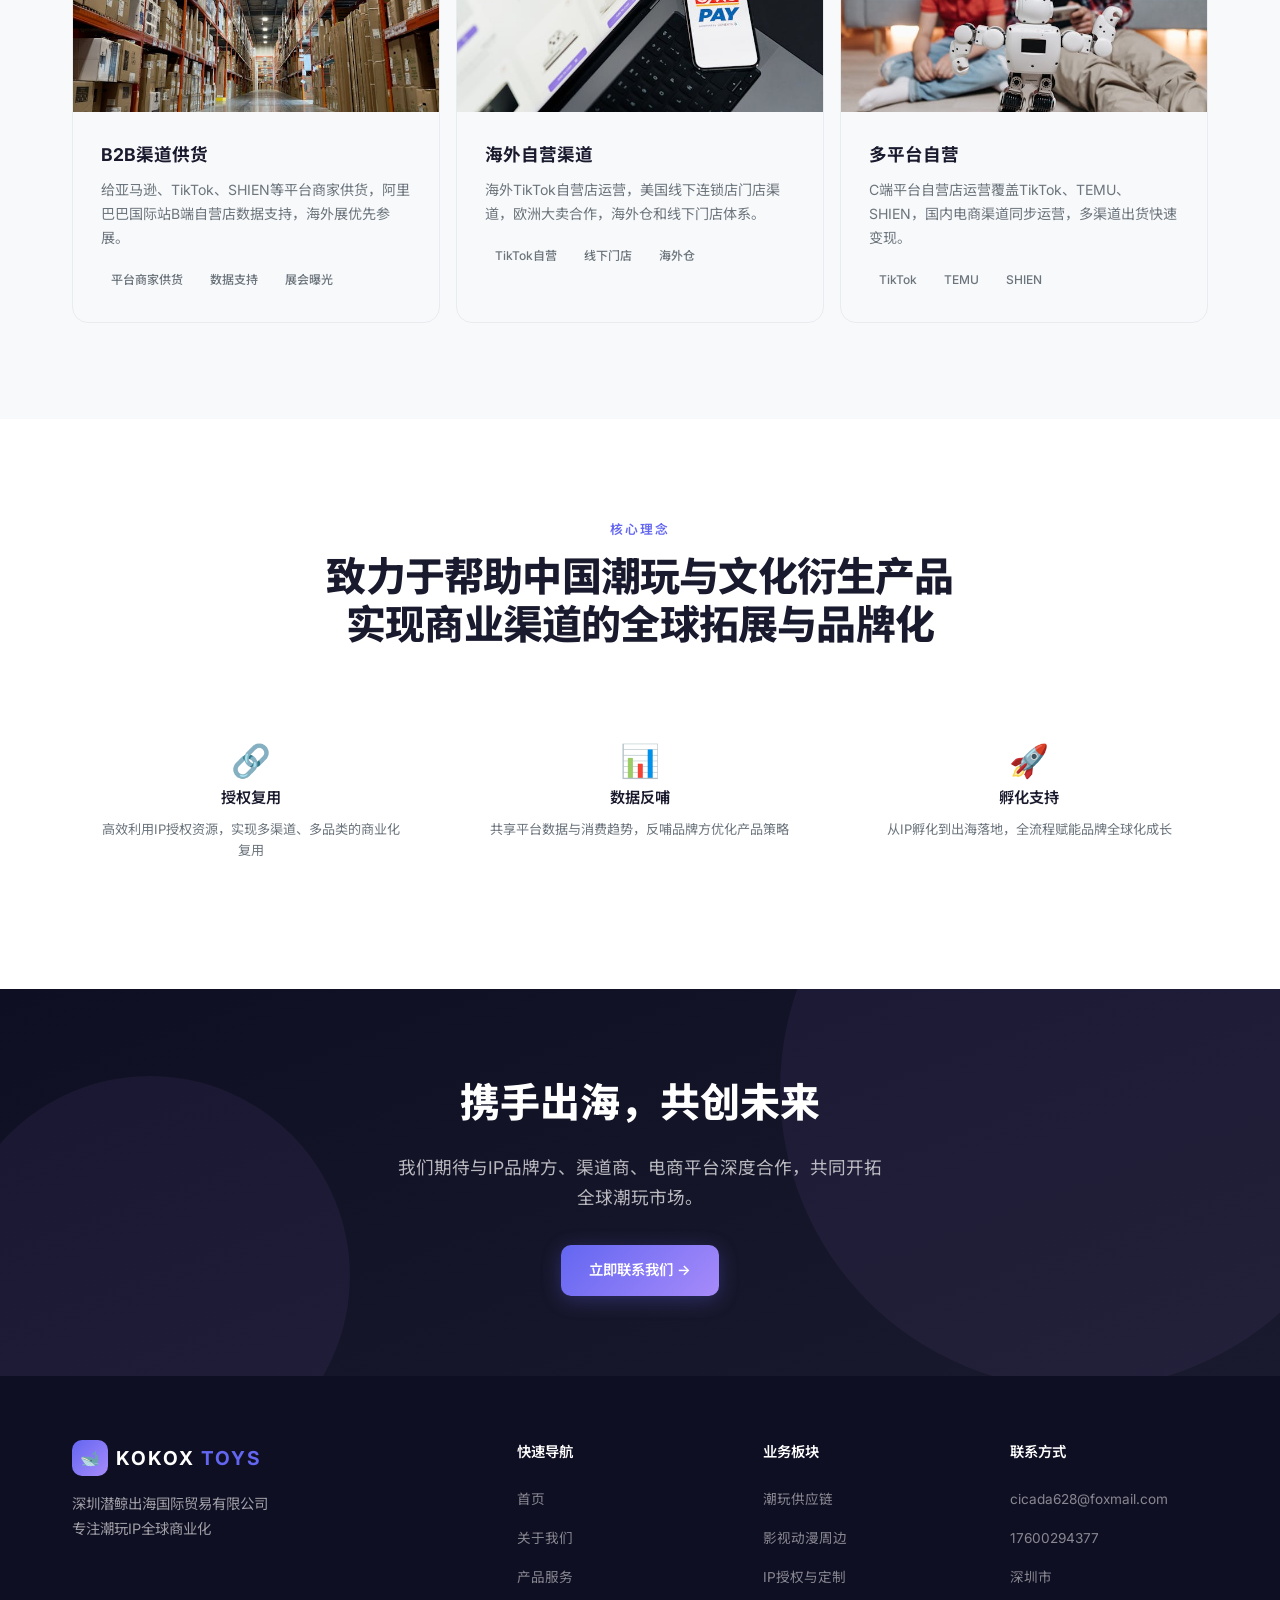
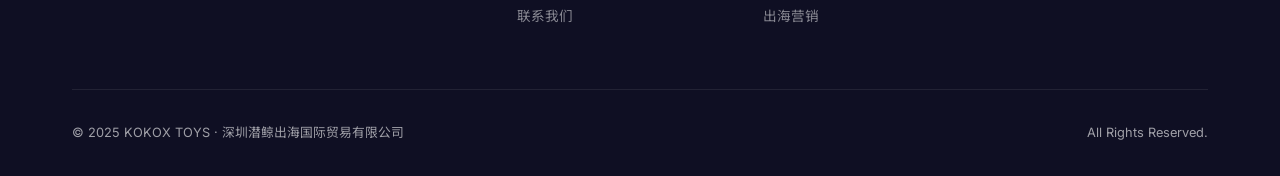
==== commit ebdd90dc: "feat: horizontal scroll for operation model on mobile" ====
--- a/about.html
+++ b/about.html
@@ -148,42 +148,43 @@
         <h2 data-i18n="about_ops_title">授权复用 · 数据反哺 · 孵化支持</h2>
         <p data-i18n="about_ops_desc">以中国头部潮玩IP合作矩阵为基础，构建B2B供货 + 自营渠道 + 多平台运营的立体运营体系。</p>
       </div>
-      <div class="products-grid" style="grid-template-columns: repeat(3, 1fr);">
-        <div class="product-card">
-          <div class="product-image p1">
-            <img src="images/warehouse.jpg" alt="B2B渠道供货" loading="lazy">
-            <span class="product-tag" data-i18n="ops1_tag">B2B供货</span>
+      <div class="scroll-container">
+        <div class="products-grid" style="grid-template-columns: repeat(3, 1fr);">
+          <div class="product-card">
+            <div class="product-image p1">
+              <img src="images/warehouse.jpg" alt="B2B渠道供货" loading="lazy">
+              <span class="product-tag" data-i18n="ops1_tag">B2B供货</span>
+            </div>
+            <div class="product-info">
+              <h3 data-i18n="ops1_title">B2B渠道供货</h3>
+              <p data-i18n="ops1_desc">给亚马逊、TikTok、SHIEN等平台商家供货，阿里巴巴国际站B端自营店数据支持，海外展优先参展。</p>
+              <div class="product-features">
+                <span class="product-feature-tag">平台商家供货</span>
+                <span class="product-feature-tag">数据支持</span>
+                <span class="product-feature-tag">展会曝光</span>
+              </div>
+            </div>
           </div>
-          <div class="product-info">
-            <h3 data-i18n="ops1_title">B2B渠道供货</h3>
-            <p data-i18n="ops1_desc">给亚马逊、TikTok、SHIEN等平台商家供货，阿里巴巴国际站B端自营店数据支持，海外展优先参展。</p>
-            <div class="product-features">
-              <span class="product-feature-tag">平台商家供货</span>
-              <span class="product-feature-tag">数据支持</span>
-              <span class="product-feature-tag">展会曝光</span>
+          <div class="product-card">
+            <div class="product-image p2">
+              <img src="images/ecommerce.jpg" alt="海外自营渠道" loading="lazy">
+              <span class="product-tag" data-i18n="ops2_tag">自营渠道</span>
+            </div>
+            <div class="product-info">
+              <h3 data-i18n="ops2_title">海外自营渠道</h3>
+              <p data-i18n="ops2_desc">海外TikTok自营店运营，美国线下连锁店门店渠道，欧洲大卖合作，海外仓和线下门店体系。</p>
+              <div class="product-features">
+                <span class="product-feature-tag">TikTok自营</span>
+                <span class="product-feature-tag">线下门店</span>
+                <span class="product-feature-tag">海外仓</span>
+              </div>
             </div>
           </div>
-        </div>
-        <div class="product-card">
-          <div class="product-image p2">
-            <img src="images/ecommerce.jpg" alt="海外自营渠道" loading="lazy">
-            <span class="product-tag" data-i18n="ops2_tag">自营渠道</span>
-          </div>
-          <div class="product-info">
-            <h3 data-i18n="ops2_title">海外自营渠道</h3>
-            <p data-i18n="ops2_desc">海外TikTok自营店运营，美国线下连锁店门店渠道，欧洲大卖合作，海外仓和线下门店体系。</p>
-            <div class="product-features">
-              <span class="product-feature-tag">TikTok自营</span>
-              <span class="product-feature-tag">线下门店</span>
-              <span class="product-feature-tag">海外仓</span>
-            </div>
-          </div>
-        </div>
-        <div class="product-card">
-          <div class="product-image p3">
-            <img src="images/multi-platform.jpg" alt="多平台自营" loading="lazy">
-            <span class="product-tag" data-i18n="ops3_tag">多平台运营</span>
-          </div>
+          <div class="product-card">
+            <div class="product-image p3">
+              <img src="images/multi-platform.jpg" alt="多平台自营" loading="lazy">
+              <span class="product-tag" data-i18n="ops3_tag">多平台运营</span>
+            </div>
           <div class="product-info">
             <h3 data-i18n="ops3_title">多平台自营</h3>
             <p data-i18n="ops3_desc">C端平台自营店运营覆盖TikTok、TEMU、SHIEN，国内电商渠道同步运营，多渠道出货快速变现。</p>
@@ -194,6 +195,7 @@
             </div>
           </div>
         </div>
+      </div>
       </div>
     </div>
   </section>
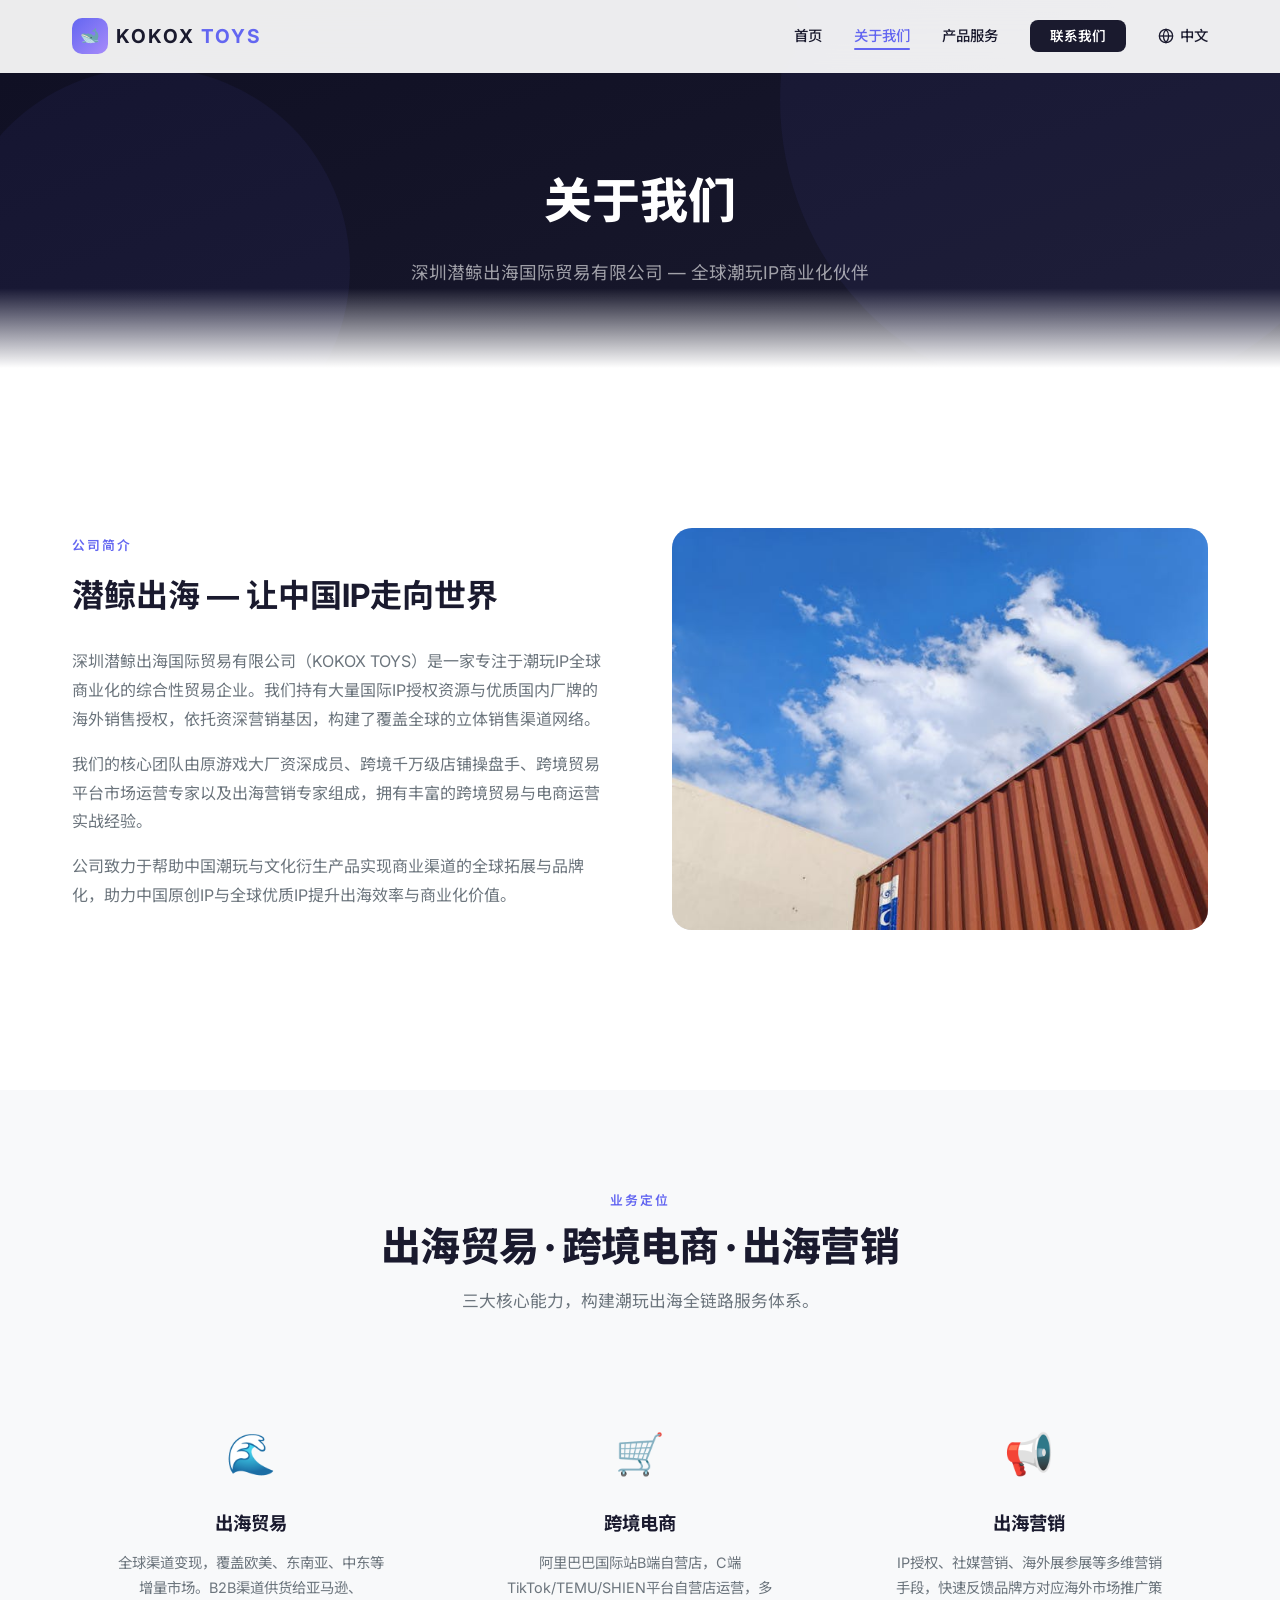
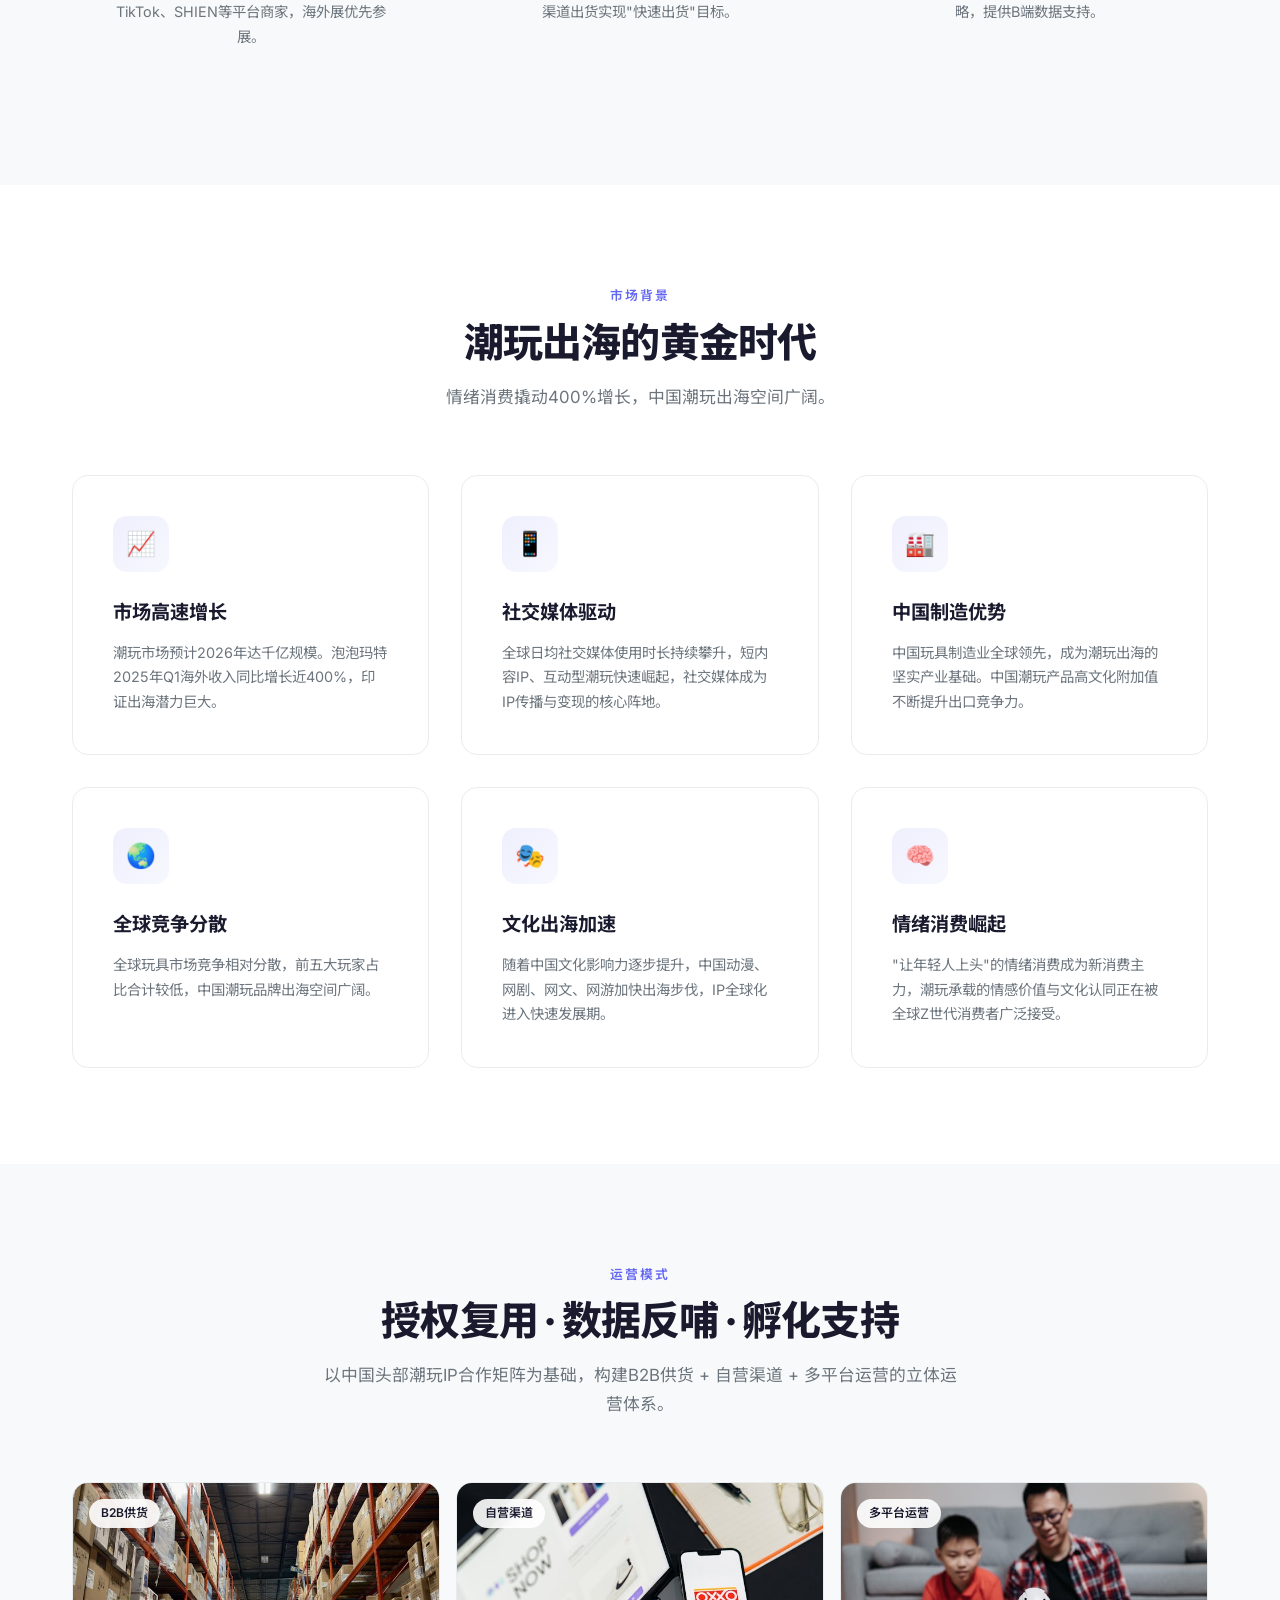
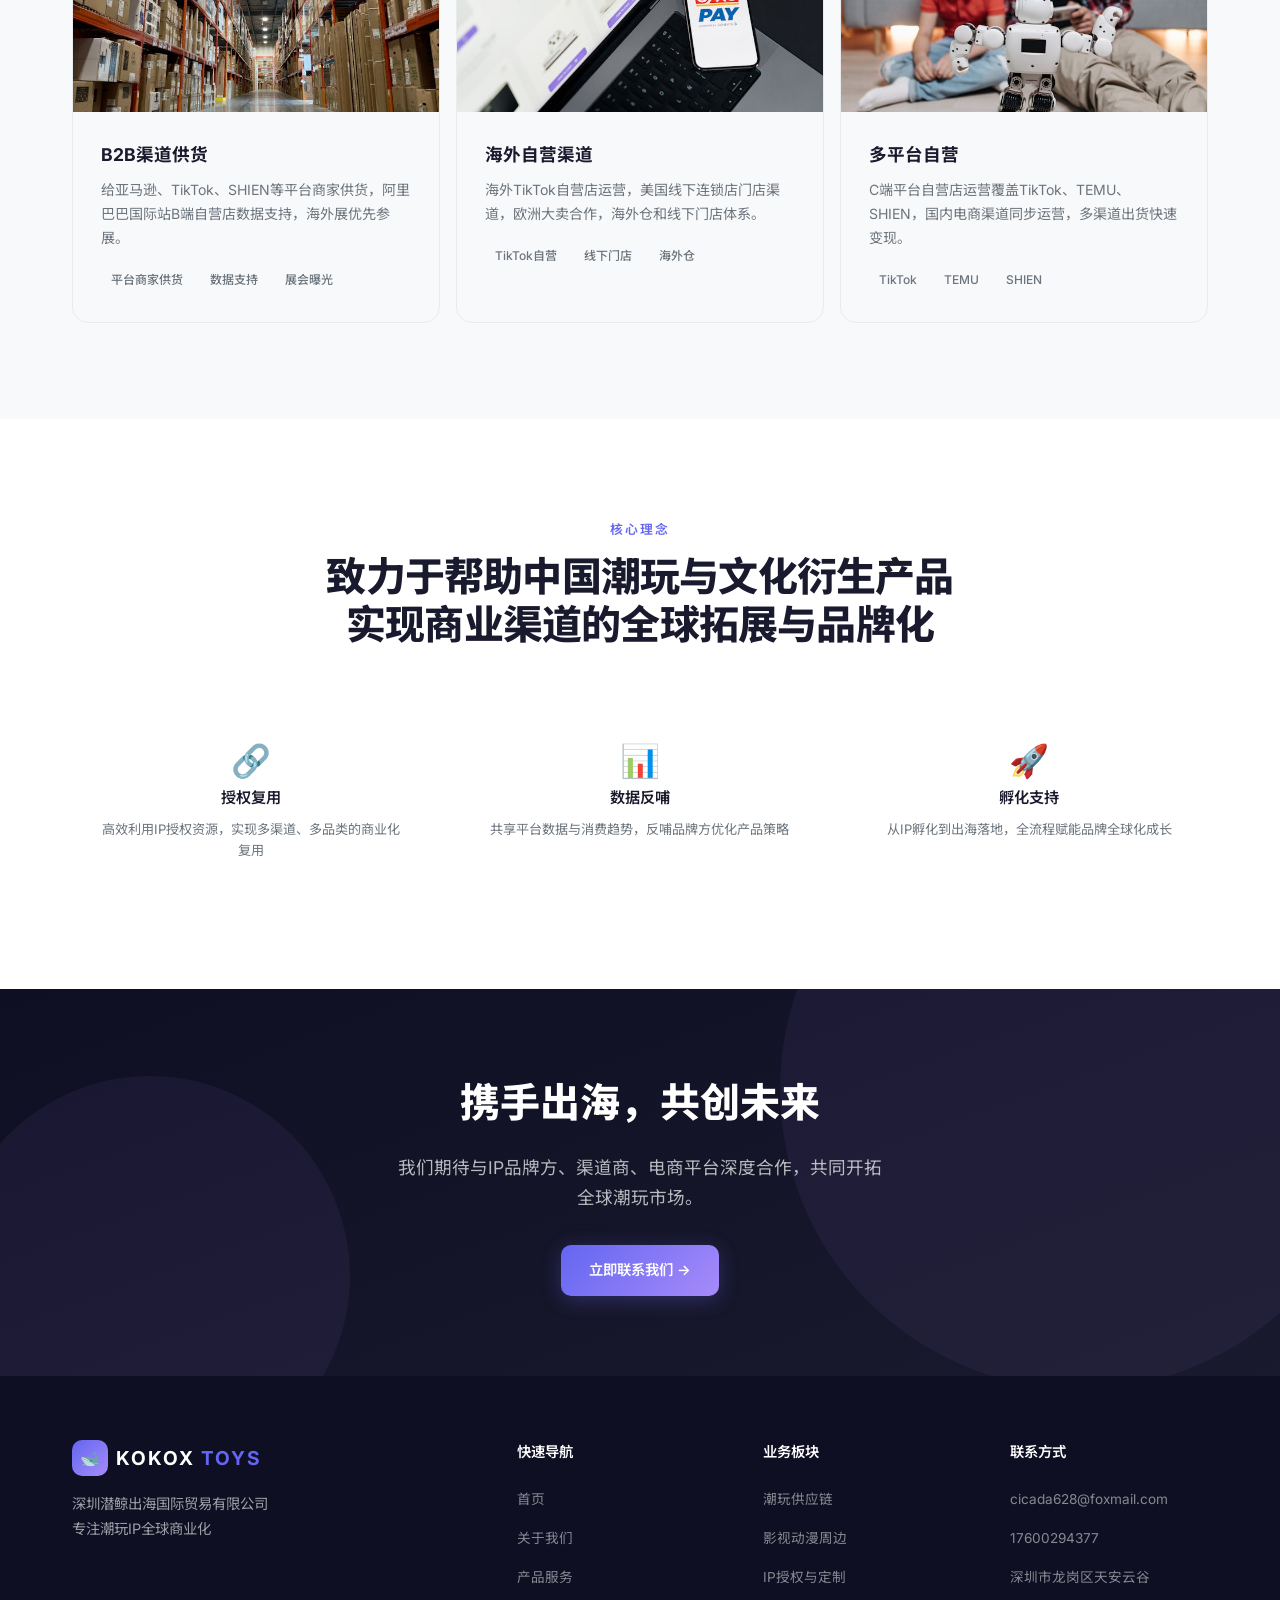
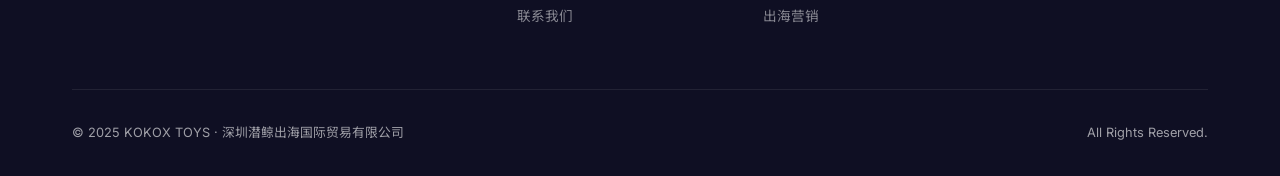
==== commit 3a9ccee2: "update footer address to 深圳市龙岗区天安云谷" ====
--- a/about.html
+++ b/about.html
@@ -276,7 +276,7 @@
           <ul>
             <li><a href="mailto:cicada628@foxmail.com">cicada628@foxmail.com</a></li>
             <li><a href="tel:17600294377">17600294377</a></li>
-            <li><a href="contact.html" data-i18n="footer_city">深圳市</a></li>
+            <li><a href="contact.html" data-i18n="footer_city">深圳市龙岗区天安云谷</a></li>
           </ul>
         </div>
       </div>
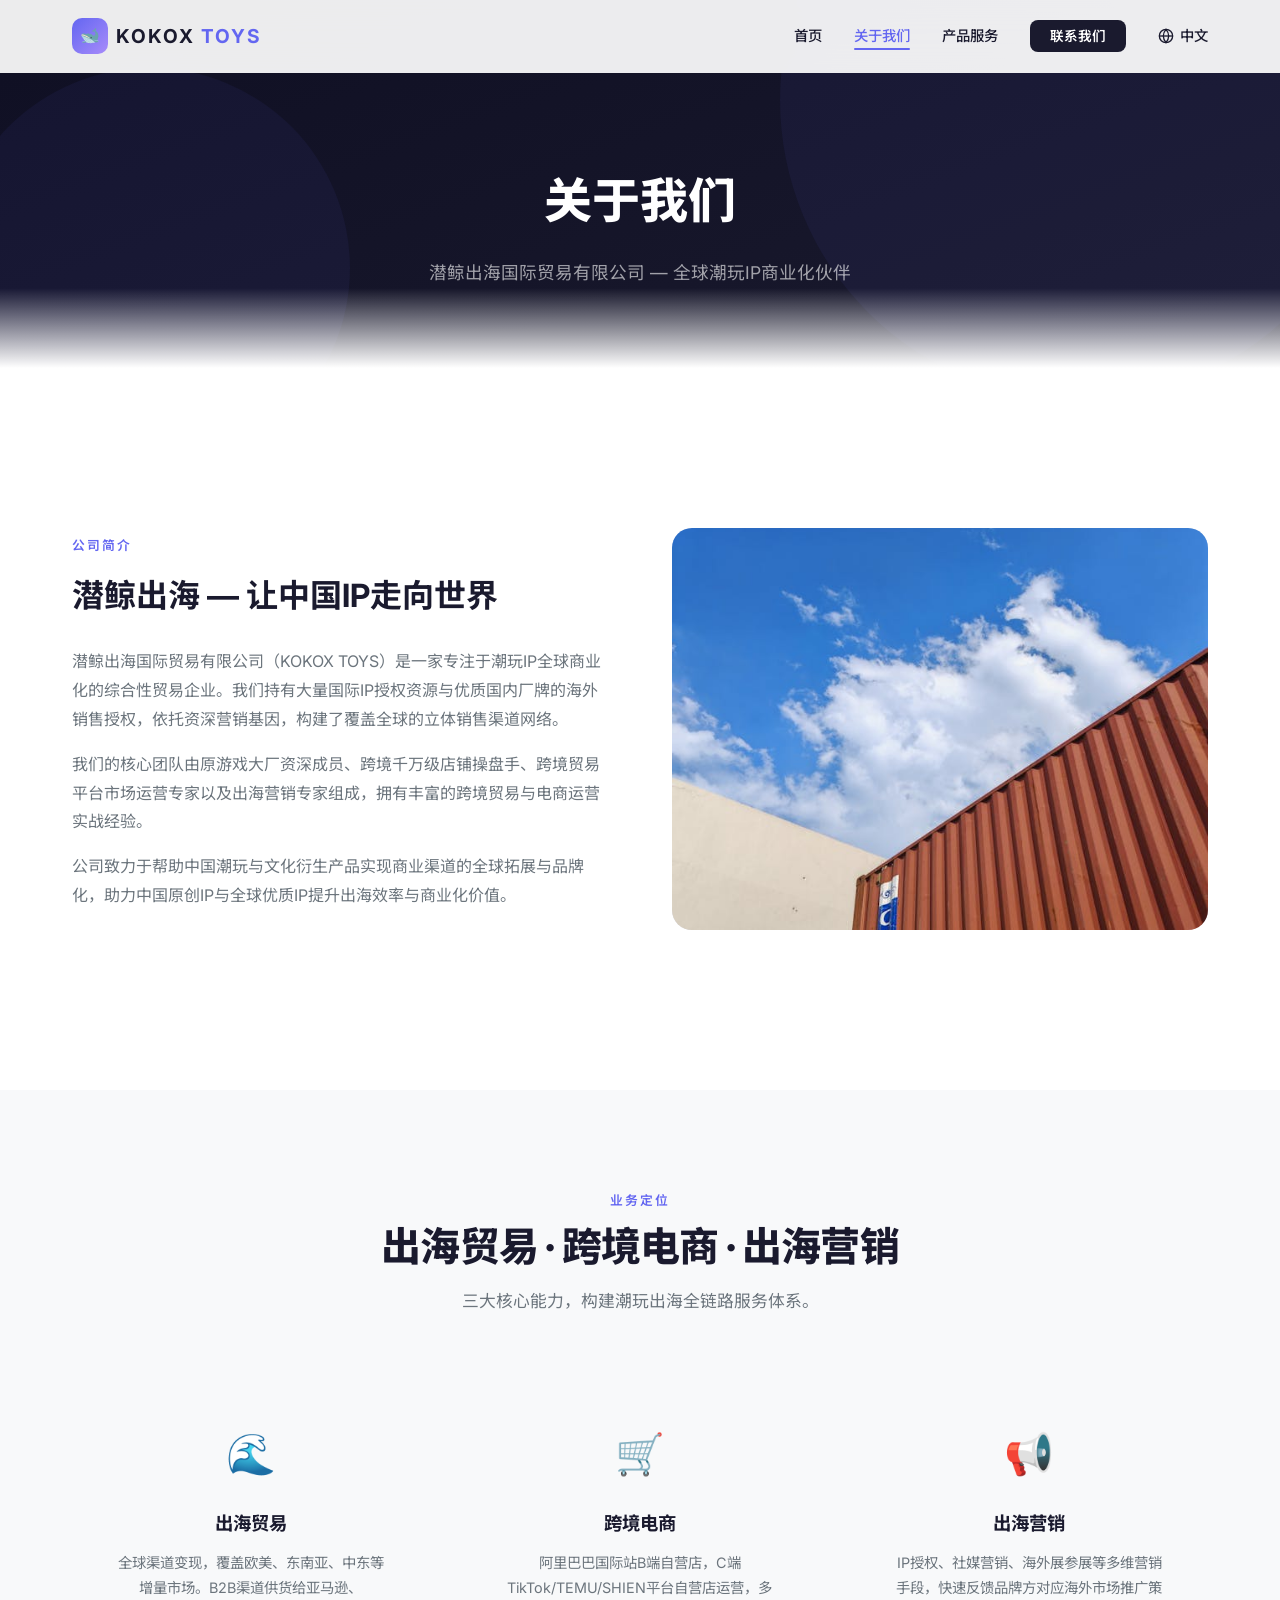
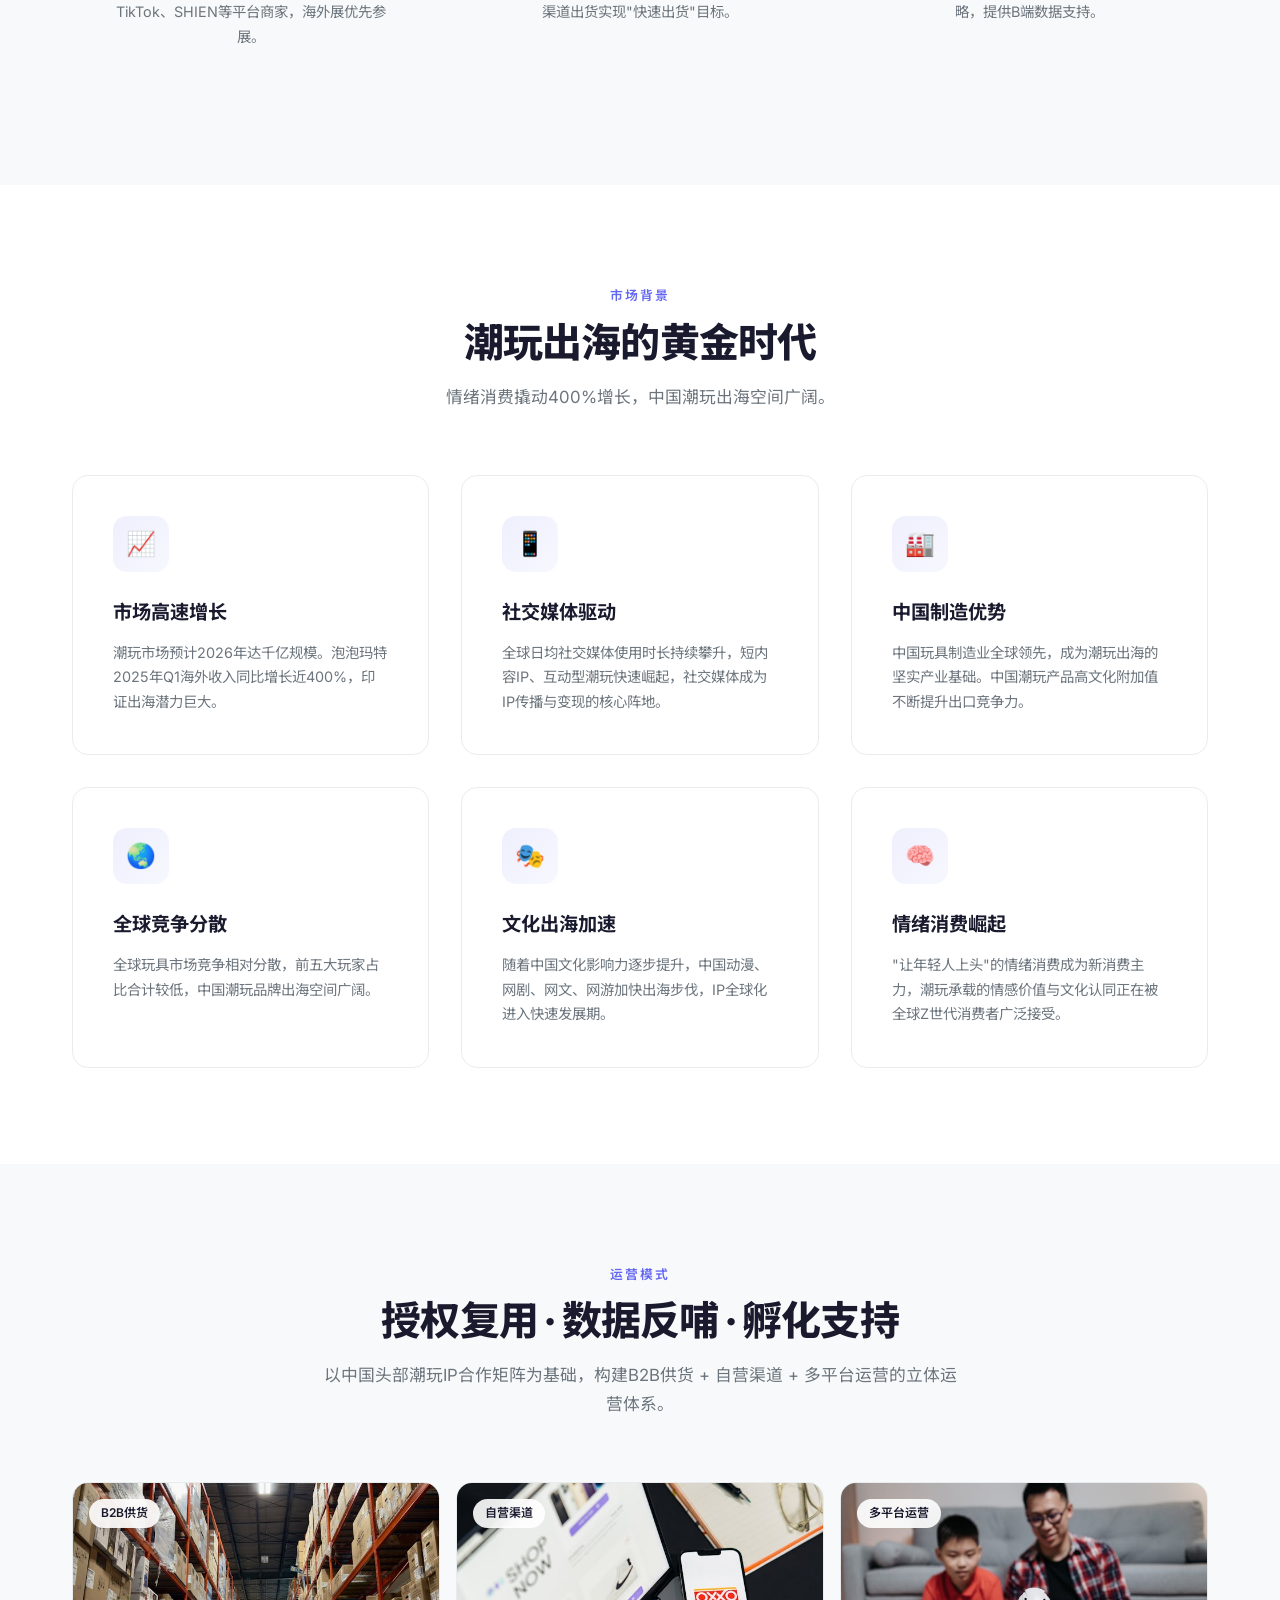
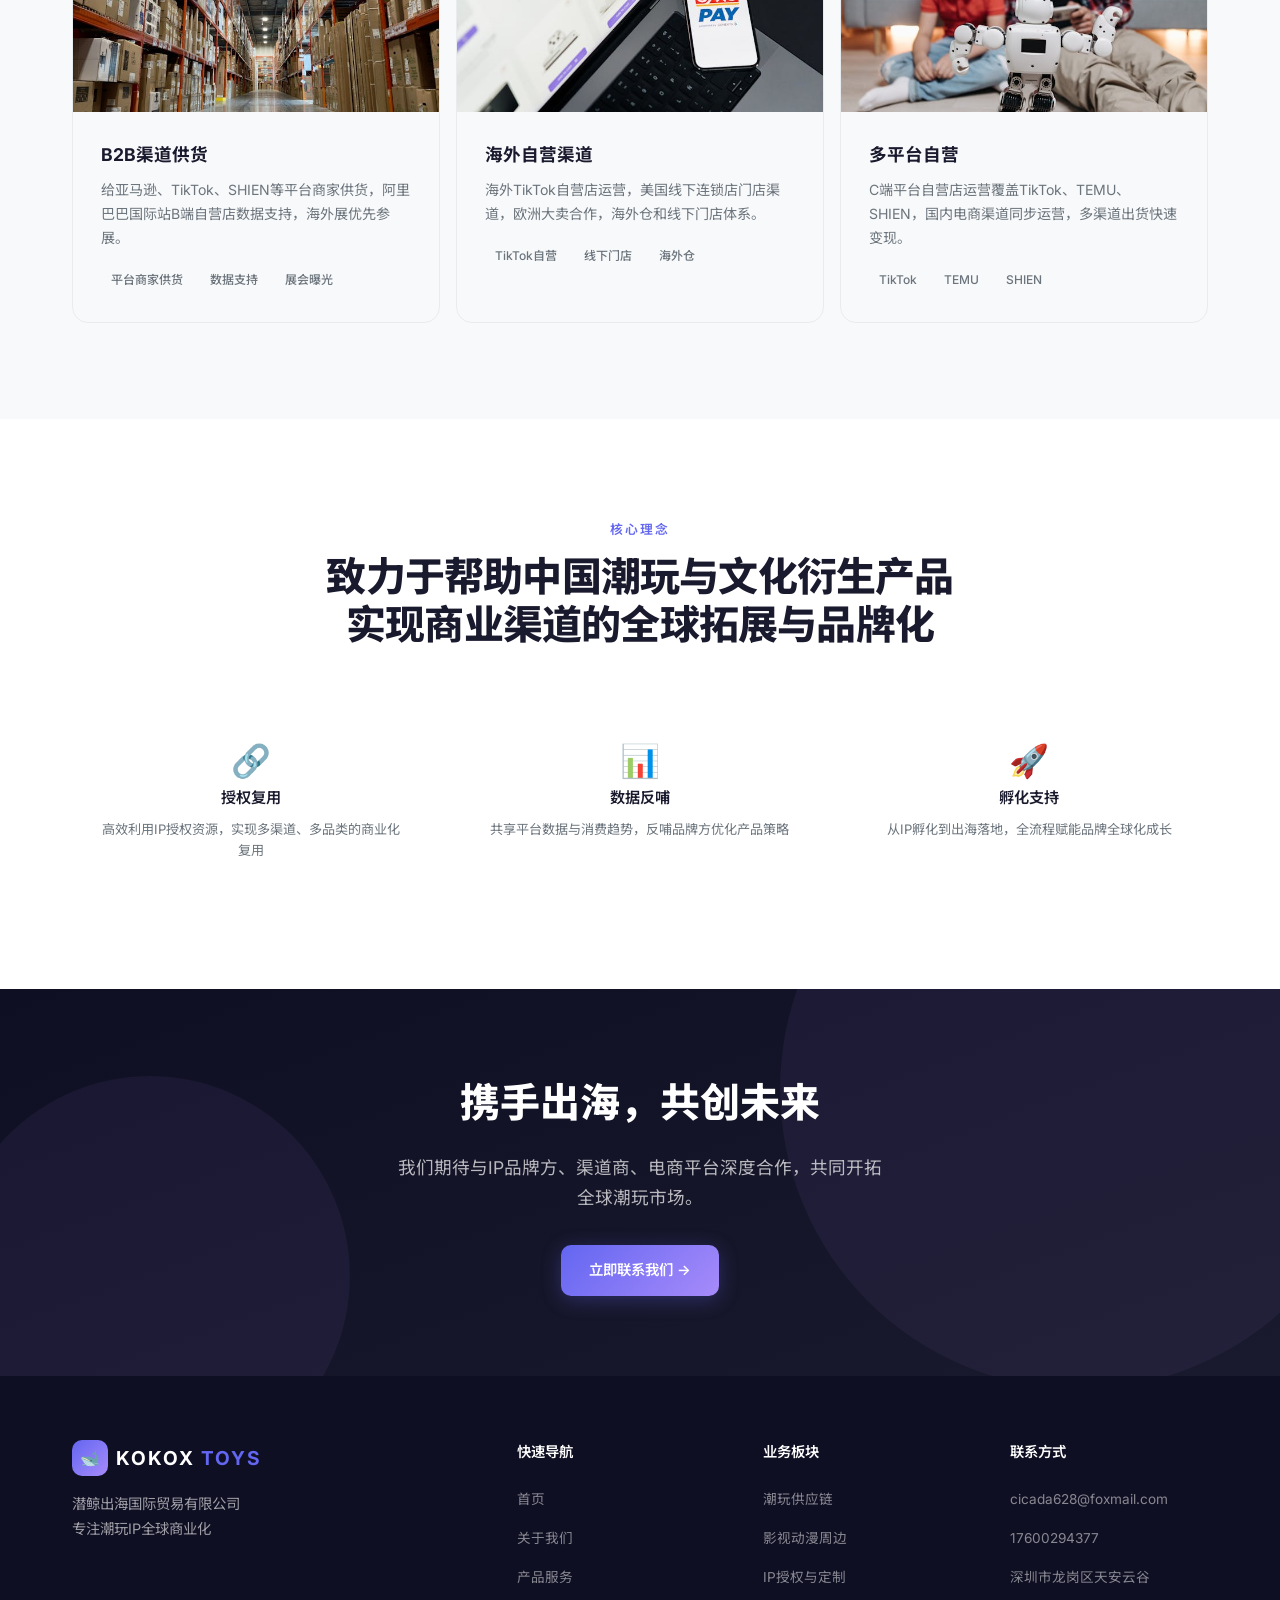
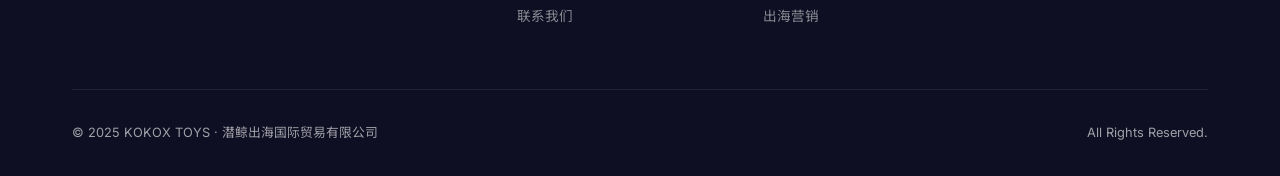
==== commit 2a5e8bb3: "fix: 去掉公司名前缀'深圳'、移除合作渠道卡片、优化表单样式" ====
--- a/about.html
+++ b/about.html
@@ -3,8 +3,8 @@
 <head>
   <meta charset="UTF-8">
   <meta name="viewport" content="width=device-width, initial-scale=1.0">
-  <title>关于我们 - KOKOX TOYS | 深圳潜鲸出海国际贸易有限公司</title>
-  <meta name="description" content="深圳潜鲸出海国际贸易有限公司，全球潮玩IP商业化伙伴，专注整合中国头部IP资源与全渠道出海能力。">
+  <title>关于我们 - KOKOX TOYS | 潜鲸出海国际贸易有限公司</title>
+  <meta name="description" content="潜鲸出海国际贸易有限公司，全球潮玩IP商业化伙伴，专注整合中国头部IP资源与全渠道出海能力。">
   <link rel="stylesheet" href="styles.css">
   <link rel="icon" href="data:image/svg+xml,<svg xmlns='http://www.w3.org/2000/svg' viewBox='0 0 100 100'><text y='.9em' font-size='90'>🐋</text></svg>">
 </head>
@@ -49,7 +49,7 @@
     </div>
     <div class="container">
       <h1 data-i18n="about_banner_title">关于我们</h1>
-      <p data-i18n="about_banner_desc">深圳潜鲸出海国际贸易有限公司 — 全球潮玩IP商业化伙伴</p>
+      <p data-i18n="about_banner_desc">潜鲸出海国际贸易有限公司 — 全球潮玩IP商业化伙伴</p>
     </div>
   </section>
 
@@ -60,7 +60,7 @@
         <div class="about-text">
           <div class="section-label" data-i18n="about_intro_label">公司简介</div>
           <h2 data-i18n="about_intro_title">潜鲸出海 — 让中国IP走向世界</h2>
-          <p data-i18n="about_intro_p1">深圳潜鲸出海国际贸易有限公司（KOKOX TOYS）是一家专注于潮玩IP全球商业化的综合性贸易企业。我们持有大量国际IP授权资源与优质国内厂牌的海外销售授权，依托资深营销基因，构建了覆盖全球的立体销售渠道网络。</p>
+          <p data-i18n="about_intro_p1">潜鲸出海国际贸易有限公司（KOKOX TOYS）是一家专注于潮玩IP全球商业化的综合性贸易企业。我们持有大量国际IP授权资源与优质国内厂牌的海外销售授权，依托资深营销基因，构建了覆盖全球的立体销售渠道网络。</p>
           <p data-i18n="about_intro_p2">我们的核心团队由原游戏大厂资深成员、跨境千万级店铺操盘手、跨境贸易平台市场运营专家以及出海营销专家组成，拥有丰富的跨境贸易与电商运营实战经验。</p>
           <p data-i18n="about_intro_p3">公司致力于帮助中国潮玩与文化衍生产品实现商业渠道的全球拓展与品牌化，助力中国原创IP与全球优质IP提升出海效率与商业化价值。</p>
         </div>
@@ -251,7 +251,7 @@
             <div class="nav-logo-icon">🐋</div>
             <div class="nav-logo-text">KOKOX <span>TOYS</span></div>
           </a>
-          <p data-i18n-html="footer_brand_desc">深圳潜鲸出海国际贸易有限公司<br>专注潮玩IP全球商业化</p>
+          <p data-i18n-html="footer_brand_desc">潜鲸出海国际贸易有限公司<br>专注潮玩IP全球商业化</p>
         </div>
         <div class="footer-col">
           <h4 data-i18n="footer_nav">快速导航</h4>
@@ -281,7 +281,7 @@
         </div>
       </div>
       <div class="footer-bottom">
-        <p>© 2025 KOKOX TOYS · 深圳潜鲸出海国际贸易有限公司</p>
+        <p>© 2025 KOKOX TOYS · 潜鲸出海国际贸易有限公司</p>
         <p>All Rights Reserved.</p>
       </div>
     </div>
--- a/styles.css
+++ b/styles.css
@@ -1176,6 +1176,30 @@
   background: var(--white);
   color: var(--primary);
   outline: none;
+  box-sizing: border-box;
+}
+
+/* 去掉 text/tel/email 输入框的下拉箭头 */
+.form-group input[type="text"],
+.form-group input[type="tel"],
+.form-group input[type="email"] {
+  -webkit-appearance: none;
+  -moz-appearance: none;
+  appearance: none;
+}
+
+/* select 高度与 input 一致 */
+.form-group select {
+  -webkit-appearance: none;
+  -moz-appearance: none;
+  appearance: none;
+  background-image: url("data:image/svg+xml,%3Csvg xmlns='http://www.w3.org/2000/svg' width='12' height='12' viewBox='0 0 12 12'%3E%3Cpath fill='%23666' d='M6 8L1 3h10z'/%3E%3C/svg%3E");
+  background-repeat: no-repeat;
+  background-position: right 1rem center;
+  padding-right: 2.5rem;
+  cursor: pointer;
+  height: auto;
+  line-height: 1.5;
 }
 
 .form-group input:focus,
@@ -1248,6 +1272,83 @@
   font-size: 0.9rem;
   color: var(--gray);
   line-height: 1.7;
+}
+
+/* ===== FAQ Accordion ===== */
+.faq-list {
+  max-width: 800px;
+  margin: 0 auto;
+  display: flex;
+  flex-direction: column;
+  gap: 0.75rem;
+}
+
+.faq-item {
+  background: var(--bg);
+  border: 1px solid var(--border);
+  border-radius: 16px;
+  overflow: hidden;
+  transition: var(--transition);
+}
+
+.faq-item:hover {
+  border-color: var(--accent);
+}
+
+.faq-item.active {
+  border-color: var(--accent);
+  box-shadow: 0 4px 20px rgba(99,102,241,0.1);
+}
+
+.faq-question {
+  width: 100%;
+  display: flex;
+  align-items: center;
+  justify-content: space-between;
+  padding: 1.25rem 1.5rem;
+  background: none;
+  border: none;
+  cursor: pointer;
+  text-align: left;
+  font-size: 1.05rem;
+  font-weight: 600;
+  color: var(--text);
+  gap: 1rem;
+  transition: var(--transition);
+}
+
+.faq-question:hover {
+  color: var(--accent);
+}
+
+.faq-arrow {
+  font-size: 1.4rem;
+  font-weight: 300;
+  line-height: 1;
+  transition: transform 0.3s ease;
+  flex-shrink: 0;
+  color: var(--accent);
+}
+
+.faq-item.active .faq-arrow {
+  transform: rotate(45deg);
+}
+
+.faq-answer {
+  max-height: 0;
+  overflow: hidden;
+  transition: max-height 0.35s ease, padding 0.35s ease;
+}
+
+.faq-item.active .faq-answer {
+  max-height: 300px;
+}
+
+.faq-answer p {
+  padding: 0 1.5rem 1.25rem;
+  color: var(--text-secondary);
+  line-height: 1.7;
+  margin: 0;
 }
 
 /* ===== Horizontal Scroll Wrapper ===== */
